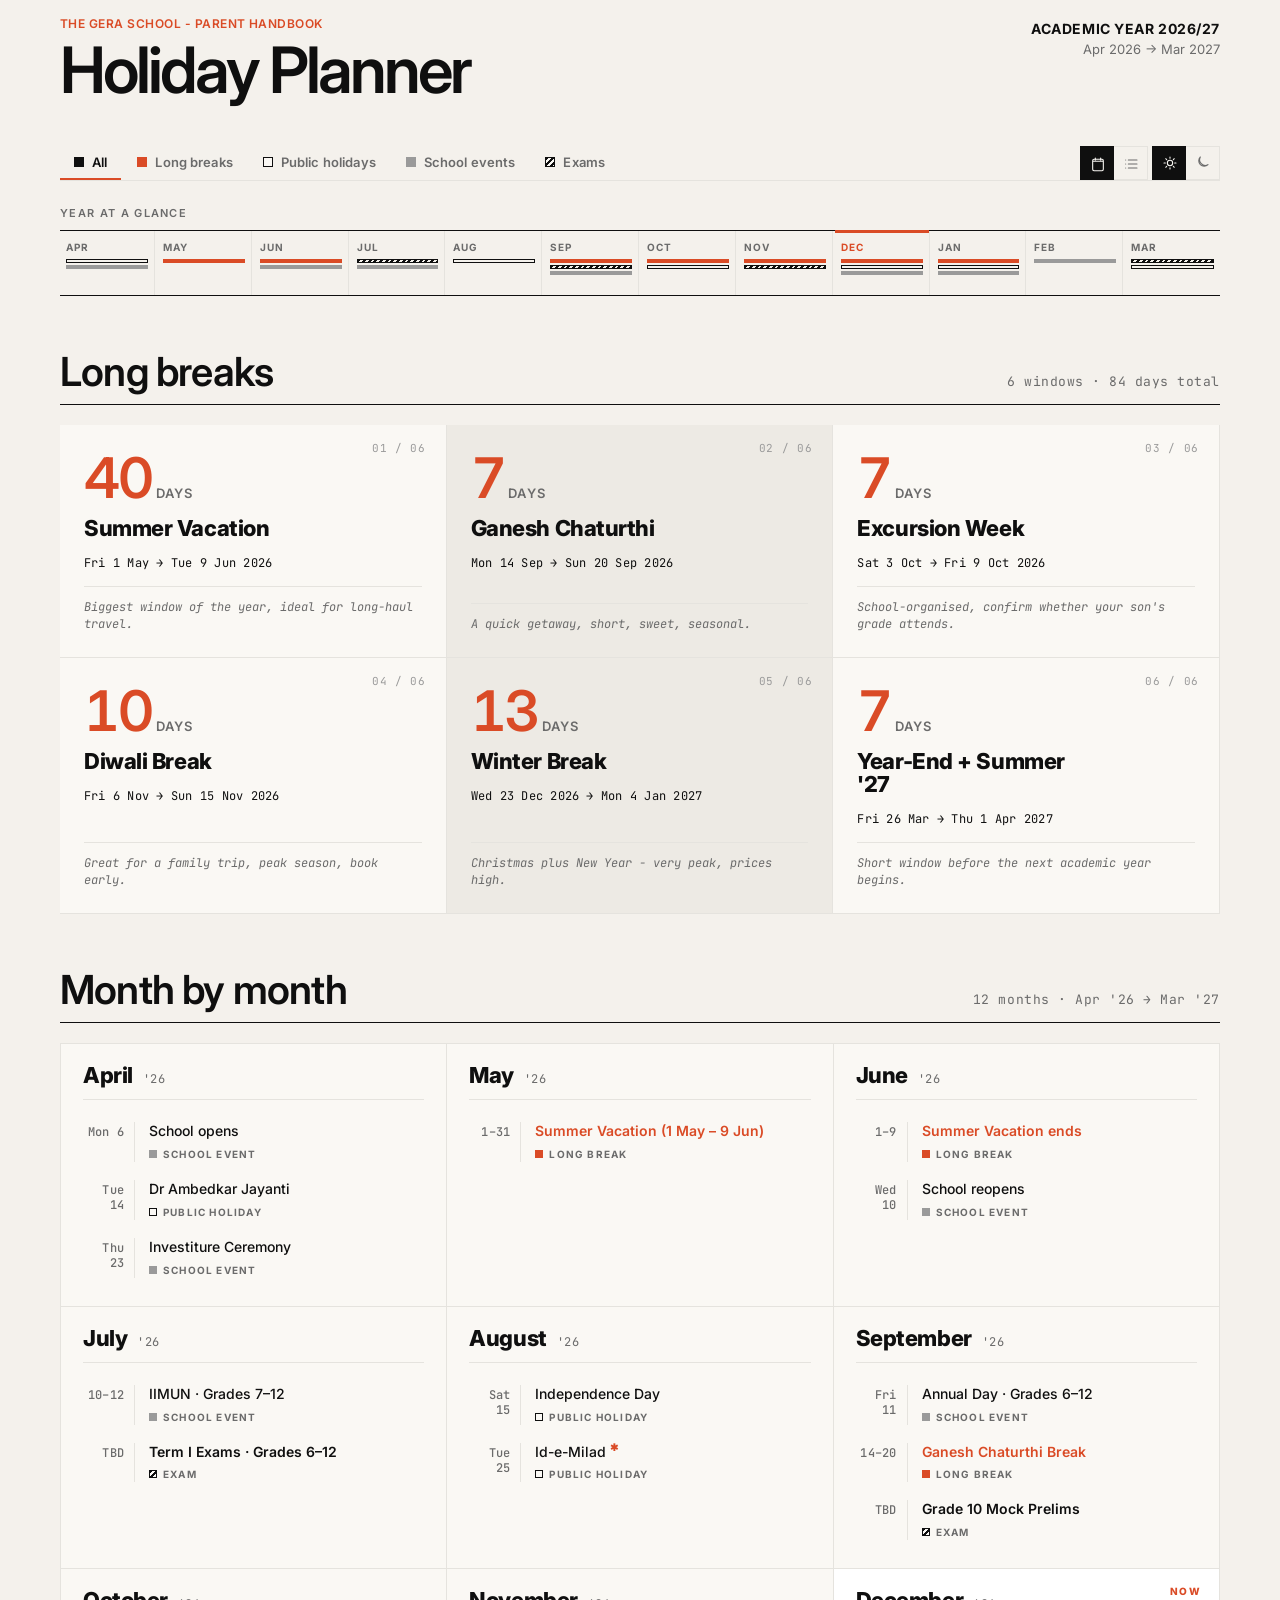
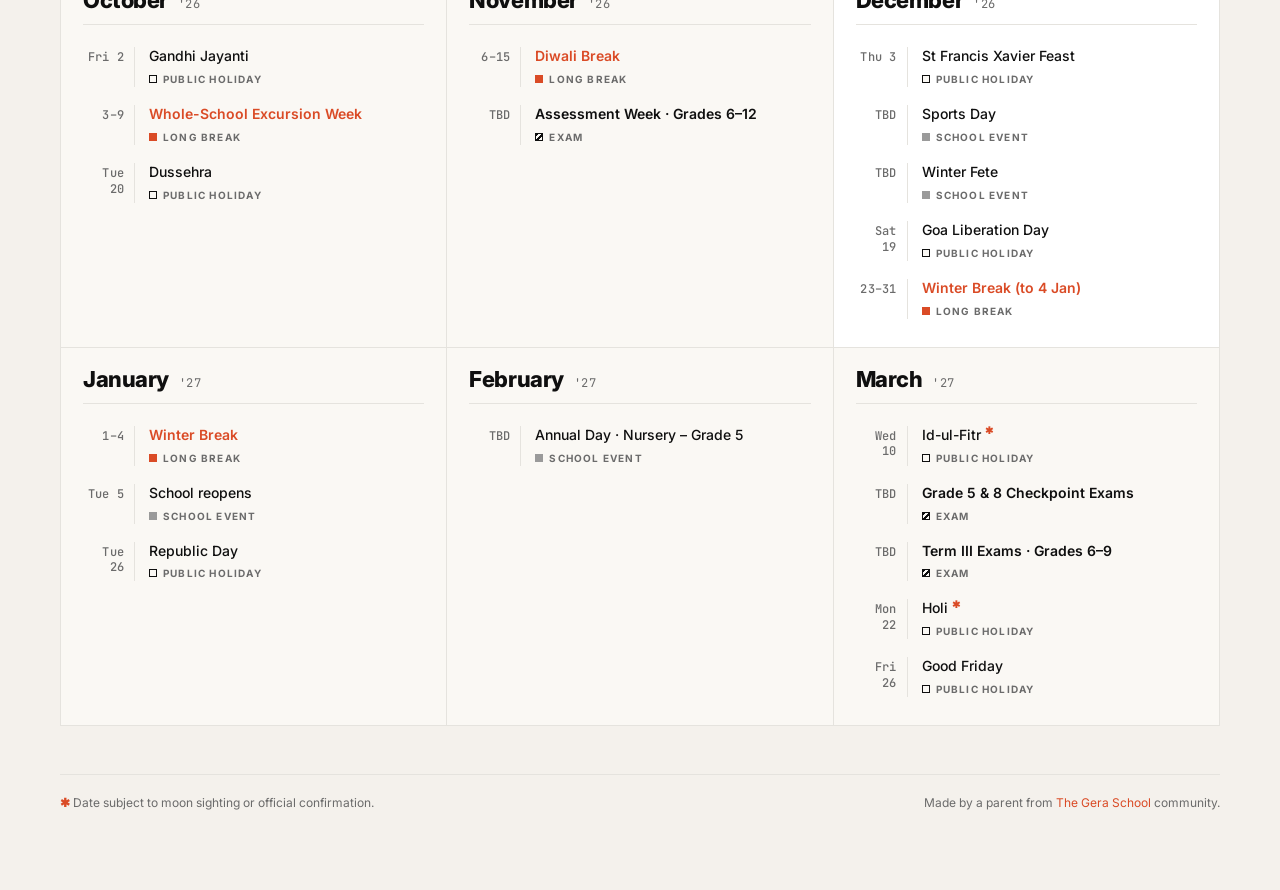
==== index.html @ ad6983d8 "Add favicon and update academic year formatting" ====
<!DOCTYPE html>
<html lang="en" data-default-theme="light">
<head>
  <!-- Google tag (gtag.js) -->
<script async src="https://www.googletagmanager.com/gtag/js?id=G-C5ZQTQNHGS"></script>
<script>
  window.dataLayer = window.dataLayer || [];
  function gtag(){dataLayer.push(arguments);}
  gtag('js', new Date());

  gtag('config', 'G-C5ZQTQNHGS');
</script>
<meta charset="UTF-8">
<meta name="viewport" content="width=device-width, initial-scale=1.0">
<link rel="icon" href="favicon.png" type="image/png">
<link rel="apple-touch-icon" href="favicon.png">
<title>The Gera School · Holiday Planner 2026–27</title>
<style>
/* =========================================================================
   Paper Pencil Pixel - Colors & Type (inlined)
   ========================================================================= */
@import url('https://fonts.googleapis.com/css2?family=Inter:wght@400;500;600;700;800;900&family=JetBrains+Mono:wght@400;500&display=swap');

:root {
  --font-sans: "Inter", "Helvetica Neue", Helvetica, Arial, sans-serif;
  --font-mono: "JetBrains Mono", ui-monospace, SFMono-Regular, Menlo, monospace;
  --font-display: var(--font-sans);

  /* Brand */
  --ppp-red:         #DA4B26;
  --ppp-red-deep:    #B23A1B;
  --ppp-red-soft:    #F7E4DE;

  /* Neutrals */
  --ink:             #0F0F0F;
  --ink-2:           #2B2B2B;
  --ink-3:           #6B6B6B;
  --ink-4:           #9A9A9A;
  --rule:            #E5E3DE;
  --paper:           #F4F1EC;
  --paper-2:         #EDEAE4;
  --bone:            #FAF8F4;
  --white:           #FFFFFF;

  /* Semantic */
  --bg:              var(--paper);
  --bg-alt:          var(--paper-2);
  --bg-surface:      var(--bone);
  --fg:              var(--ink);
  --fg-muted:        var(--ink-3);
  --fg-subtle:       var(--ink-4);
  --accent:          var(--ppp-red);
  --accent-hover:    var(--ppp-red-deep);
  --border:          var(--rule);
  --border-strong:   var(--ink);

  /* Type scale */
  --fs-xs:    12px;
  --fs-sm:    14px;
  --fs-base:  18px;
  --fs-md:    21px;
  --fs-lg:    28px;
  --fs-xl:    40px;
  --fs-2xl:   56px;

  /* Motion */
  --ease-out:  cubic-bezier(.2,.7,.2,1);
  --ease-in:   cubic-bezier(.5,0,.8,.3);
  --dur-fast:  140ms;
  --dur-med:   260ms;

  /* Shadows */
  --shadow-soft: 0 1px 2px rgba(15,15,15,.04), 0 8px 24px rgba(15,15,15,.06);
  --shadow-lift: 0 2px 4px rgba(15,15,15,.06), 0 16px 48px rgba(15,15,15,.12);
}

/* =========================================================================
   Base
   ========================================================================= */
* { box-sizing: border-box; }
html, body { margin: 0; padding: 0; }
body {
  background: var(--paper);
  color: var(--ink);
  font-family: var(--font-sans);
  font-size: var(--fs-base);
  -webkit-font-smoothing: antialiased;
  text-rendering: optimizeLegibility;
}
a, a:visited {
  color: var(--accent);
  text-decoration: none;
  background-image: linear-gradient(var(--accent), var(--accent));
  background-position: 0 100%;
  background-repeat: no-repeat;
  background-size: 0% 1px;
  transition: background-size 0.28s var(--ease-out);
  padding-bottom: 1px;
}
a:hover {
  background-size: 100% 1px;
}
a:focus-visible {
  outline: 2px solid var(--accent);
  outline-offset: 2px;
}

/* =========================================================================
   Layout shell
   ========================================================================= */
.shell {
  max-width: 1240px;
  margin: 0 auto;
  padding: 48px 40px 80px;
}
@media (max-width: 640px) {
  .shell { padding: 24px 20px 48px; }
}

/* =========================================================================
   Sticky header unit (masthead + toolbar)
   ========================================================================= */
.stickybar {
  background: var(--paper);
  z-index: 40;
  will-change: transform;
}
body[data-sticky="on"] .stickybar {
  position: sticky;
  top: 0;
  margin: -48px -40px 0;
  padding: 16px 40px 0;
  border-bottom: 1px solid transparent;
  contain: layout paint;
}
@media (max-width: 640px) {
  body[data-sticky="on"] .stickybar { margin: -24px -20px 0; padding: 12px 20px 0; }
}
body[data-sticky="on"] .stickybar.is-stuck {
  border-bottom-color: var(--ink);
}
body[data-sticky="on"] .masthead {
  transition: padding-bottom 180ms var(--ease-out);
}
body[data-sticky="on"] .stickybar.is-stuck .masthead {
  padding-bottom: 10px;
}
body[data-sticky="on"] .mast-eyebrow,
body[data-sticky="on"] .mast-meta .sub {
  display: grid;
  grid-template-rows: 1fr;
  overflow: hidden;
  transition: grid-template-rows 180ms var(--ease-out), opacity 140ms var(--ease-out), margin 180ms var(--ease-out);
}
body[data-sticky="on"] .mast-eyebrow > *,
body[data-sticky="on"] .mast-meta .sub > * { min-height: 0; }
body[data-sticky="on"] .stickybar.is-stuck .mast-eyebrow,
body[data-sticky="on"] .stickybar.is-stuck .mast-meta .sub {
  grid-template-rows: 0fr;
  opacity: 0;
  margin: 0;
}

/* =========================================================================
   Tweaks panel
   ========================================================================= */
#tweaks {
  position: fixed;
  right: 20px; bottom: 20px;
  width: 280px;
  background: var(--white);
  border: 1px solid var(--ink);
  box-shadow: var(--shadow-lift);
  z-index: 60;
  font-family: var(--font-sans);
  display: none;
}
#tweaks[data-open="true"] { display: block; }
#tweaks .tw-head {
  display: flex; align-items: center; justify-content: space-between;
  padding: 12px 14px;
  border-bottom: 1px solid var(--rule);
  background: var(--ink);
  color: var(--bone);
}
#tweaks .tw-head h3 { margin: 0; font-size: 11px; font-weight: 800; letter-spacing: 0.14em; text-transform: uppercase; }
#tweaks .tw-head button {
  background: transparent; border: none; color: var(--bone); cursor: pointer;
  font-size: 18px; line-height: 1; padding: 0 2px;
}
#tweaks .tw-body { padding: 14px; display: flex; flex-direction: column; gap: 14px; }
#tweaks label.row {
  display: flex; align-items: center; justify-content: space-between; gap: 12px;
  font-size: 12px; font-weight: 600; color: var(--ink);
}
#tweaks .switch {
  width: 34px; height: 18px; background: var(--ink-4); border-radius: 999px; position: relative;
  cursor: pointer; transition: background var(--dur-fast) var(--ease-out); flex: 0 0 auto;
}
#tweaks .switch::after {
  content: ''; position: absolute; top: 2px; left: 2px; width: 14px; height: 14px;
  background: var(--white); border-radius: 999px;
  transition: left var(--dur-fast) var(--ease-out);
}
#tweaks input[type="checkbox"] { display: none; }
#tweaks input[type="checkbox"]:checked + .switch { background: var(--ppp-red); }
#tweaks input[type="checkbox"]:checked + .switch::after { left: 18px; }

#tweaks .segs { display: flex; gap: 0; border: 1px solid var(--ink); }
#tweaks .segs button {
  flex: 1; padding: 6px 8px; font-size: 11px; font-weight: 700; letter-spacing: 0.06em;
  text-transform: uppercase; background: transparent; border: none; cursor: pointer;
  color: var(--ink-3); border-right: 1px solid var(--rule);
}
#tweaks .segs button:last-child { border-right: none; }
#tweaks .segs button[aria-pressed="true"] { background: var(--ink); color: var(--bone); }

#tweaks .swatches { display: flex; gap: 6px; }
#tweaks .swatches button {
  width: 24px; height: 24px; border: 1px solid var(--ink); cursor: pointer; padding: 0;
  background: var(--c);
}
#tweaks .swatches button[aria-pressed="true"] { outline: 2px solid var(--ink); outline-offset: 2px; }

#tweaks-fab {
  position: fixed; right: 20px; bottom: 20px; z-index: 55;
  width: 44px; height: 44px; border-radius: 999px;
  background: var(--ink); color: var(--bone);
  border: none; cursor: pointer;
  display: none; align-items: center; justify-content: center;
  box-shadow: var(--shadow-soft);
}
body[data-tweaks="on"] #tweaks-fab { display: inline-flex; }
#tweaks-fab svg { width: 20px; height: 20px; }

/* Compact mode */
body[data-compact="on"] .break-card { min-height: 0; padding: 20px; gap: 10px; }
body[data-compact="on"] .break-duration .num { font-size: 40px; }
body[data-compact="on"] .break-title { font-size: 18px; }
body[data-compact="on"] .month { padding: 14px 16px 16px; min-height: 0; }
body[data-compact="on"] .month-head { margin-bottom: 12px; padding-bottom: 8px; }
body[data-compact="on"] .month-name { font-size: 18px; }
body[data-compact="on"] .events { gap: 6px; }
body[data-compact="on"] .section-head { margin: 36px 0 14px; }

/* Hide timeline toggle */
body[data-timeline="off"] .timeline { display: none; }

/* =========================================================================
   Masthead
   ========================================================================= */
.masthead {
  display: flex;
  align-items: flex-start;
  justify-content: space-between;
  gap: 24px;
  padding-bottom: 24px;
  border-bottom-width: 0;
  border-bottom-style: none;
  border-bottom-color: transparent;
  border-image: none;
}
.mast-left { display: flex; gap: 20px; align-items: flex-start; }
.mast-eyebrow {
  font-size: 12px;
  font-weight: 600;
  letter-spacing: 0.04em;
  text-transform: uppercase;
  color: var(--ppp-red);
  margin-bottom: 8px;
}
.mast-title {
  font-size: clamp(34px, 5.2vw, 64px);
  font-weight: 600;
  line-height: 0.98;
  letter-spacing: -3px;
  color: var(--ink);
  margin: 0;
  max-width: 14ch;
}
.mast-meta {
  display: flex;
  flex-direction: column;
  align-items: flex-end;
  gap: 4px;
  text-align: right;
  padding-top: 4px;
}
.mast-meta .year {
  font-size: 14px;
  font-weight: 700;
  letter-spacing: 0.04em;
  text-transform: uppercase;
  color: var(--ink);
}
.mast-meta .sub {
  font-size: 13px;
  color: var(--ink-3);
}
@media (max-width: 640px) {
  .masthead { flex-direction: column; }
  .mast-meta { align-items: flex-start; text-align: left; }
}

/* =========================================================================
   Toolbar
   ========================================================================= */
.toolbar {
  display: flex;
  align-items: center;
  justify-content: space-between;
  gap: 16px;
  padding: 20px 0 0;
  border-bottom: 1px solid var(--rule);
  flex-wrap: wrap;
}
.filters {
  display: inline-flex;
  flex-wrap: nowrap;
  gap: 2px;
  overflow-x: auto;
  scrollbar-width: none;
  position: relative;
}
.filter-indicator {
  position: absolute;
  left: 0;
  bottom: 0;
  height: 2px;
  width: 0;
  background: var(--ppp-red);
  transform: translateX(0);
  transition: transform var(--dur-med) var(--ease-out), width var(--dur-med) var(--ease-out);
  pointer-events: none;
}
.filters::-webkit-scrollbar { display: none; }
.filter {
  flex: 0 0 auto;
  display: inline-flex;
  align-items: center;
  gap: 8px;
  padding: 8px 14px;
  font-family: var(--font-sans);
  font-size: 13px;
  font-weight: 600;
  letter-spacing: 0.01em;
  color: var(--ink-3);
  background: transparent;
  border: none;
  border-bottom: 2px solid transparent;
  cursor: pointer;
  transition: color var(--dur-fast) var(--ease-out), border-color var(--dur-fast) var(--ease-out);
  white-space: nowrap;
}
.filter:hover { color: var(--ink); }
.filter[aria-pressed="true"] {
  color: var(--ink);
}
.filter .swatch {
  width: 10px; height: 10px;
  display: inline-block;
  border: 1px solid var(--ink);
}
.filter[data-filter="all"]     .swatch { background: var(--ink); border-color: var(--ink); }
.filter[data-filter="break"]   .swatch { background: var(--ppp-red); border-color: var(--ppp-red); }
.filter[data-filter="holiday"] .swatch { background: var(--bone); border-color: var(--ink); }
.filter[data-filter="event"]   .swatch { background: var(--ink-4); border-color: var(--ink-4); }
.filter[data-filter="exam"]    .swatch {
  background: repeating-linear-gradient(135deg, var(--ink) 0 2px, transparent 2px 4px), var(--bone);
  border-color: var(--ink);
}

.tools { display: inline-flex; gap: 4px; align-items: center; }
.tool {
  width: 34px; height: 34px;
  display: inline-flex;
  align-items: center;
  justify-content: center;
  background: transparent;
  border: 1px solid var(--rule);
  border-radius: 0;
  cursor: pointer;
  color: var(--ink-3);
  transition: color var(--dur-fast) var(--ease-out), background var(--dur-fast) var(--ease-out), border-color var(--dur-fast) var(--ease-out);
}
.tool:hover { color: var(--ink); border-color: var(--ink); }
.tool[aria-pressed="true"] {
  background: var(--ink);
  color: var(--bone);
  border-color: var(--ink);
}
.tool svg { width: 16px; height: 16px; }

/* =========================================================================
   Year overview strip (visual timeline)
   ========================================================================= */
.timeline {
  margin: 24px 0 40px;
}
.timeline-label {
  font-size: 11px;
  font-weight: 600;
  letter-spacing: 0.12em;
  text-transform: uppercase;
  color: var(--ink-3);
  margin-bottom: 10px;
}
.timeline-row {
  display: grid;
  grid-template-columns: repeat(12, minmax(0, 1fr));
  gap: 2px;
  border-top: 1px solid var(--ink);
  border-bottom: 1px solid var(--ink);
}
.tl-cell {
  padding: 10px 6px 12px;
  border-right: 1px solid var(--rule);
  position: relative;
  min-height: 64px;
}
.tl-cell:last-child { border-right: none; }
.tl-month {
  font-size: 10px;
  font-weight: 700;
  letter-spacing: 0.1em;
  text-transform: uppercase;
  color: var(--ink-3);
  margin-bottom: 6px;
}
.tl-cell.is-current .tl-month { color: var(--ppp-red); }
.tl-cell.is-current::before {
  content: '';
  position: absolute;
  top: -1px; left: 0; right: 0;
  height: 3px;
  background: var(--ppp-red);
}
.tl-bar {
  height: 4px;
  background: var(--ink);
  margin-bottom: 2px;
}
.tl-bar.break   { background: var(--ppp-red); }
.tl-bar.holiday { background: transparent; border: 1px solid var(--ink); }
.tl-bar.exam    {
  background: repeating-linear-gradient(135deg, var(--ink) 0 2px, transparent 2px 4px);
  border: 1px solid var(--ink);
}
.tl-bar.event   { background: var(--ink-4); }

@media (max-width: 640px) {
  .timeline-row { gap: 1px; }
  .tl-cell { padding: 8px 2px 10px; min-height: 56px; }
  .tl-month { font-size: 9px; letter-spacing: 0.02em; }
}

/* =========================================================================
   Section headers
   ========================================================================= */
.section-head {
  display: flex;
  align-items: baseline;
  justify-content: space-between;
  margin: 56px 0 20px;
  padding-bottom: 12px;
  border-bottom: 1px solid var(--ink);
}
.section-head h2 {
  margin: 0;
  font-size: clamp(28px, 3.4vw, 40px);
  font-weight: 600;
  letter-spacing: -0.02em;
  line-height: 1;
  color: var(--ink);
}
.section-head .count {
  font-family: var(--font-mono);
  font-size: 13px;
  color: var(--ink-3);
  letter-spacing: 0.04em;
}

/* =========================================================================
   Calendar grid (month cards)
   ========================================================================= */
.months {
  display: grid;
  grid-template-columns: repeat(3, 1fr);
  gap: 0;
  border-left: 1px solid var(--rule);
  border-top: 1px solid var(--rule);
}
@media (max-width: 980px) { .months { grid-template-columns: repeat(2, 1fr); } }
@media (max-width: 640px) { .months { grid-template-columns: 1fr; } }

.month {
  background: var(--bone);
  border-right: 1px solid var(--rule);
  border-bottom: 1px solid var(--rule);
  padding: 20px 22px 24px;
  min-height: 180px;
  position: relative;
}
.month.is-current {
  background: var(--white);
}
.month.is-current::before {
  content: 'NOW';
  position: absolute;
  top: 16px; right: 18px;
  font-size: 10px;
  font-weight: 800;
  letter-spacing: 0.14em;
  color: var(--ppp-red);
}
.month-head {
  display: flex;
  align-items: baseline;
  gap: 10px;
  margin-bottom: 18px;
  padding-bottom: 12px;
  border-bottom: 1px solid var(--rule);
}
.month-name {
  font-size: 22px;
  font-weight: 800;
  letter-spacing: -0.02em;
  color: var(--ink);
  line-height: 1;
}
.month-year {
  font-family: var(--font-mono);
  font-size: 12px;
  color: var(--ink-3);
  letter-spacing: 0.04em;
}
.month-empty {
  font-size: 13px;
  color: var(--ink-4);
  font-style: italic;
}

/* =========================================================================
   Event rows
   ========================================================================= */
.events { display: flex; flex-direction: column; gap: 10px; }
.ev {
  display: grid;
  grid-template-columns: 52px 1fr;
  gap: 14px;
  align-items: baseline;
  padding: 4px 0;
}
.ev-date {
  font-family: var(--font-mono);
  font-size: 12px;
  font-weight: 500;
  color: var(--ink-3);
  letter-spacing: 0.02em;
  line-height: 1.3;
  text-align: right;
  padding-right: 10px;
  border-right: 1px solid var(--rule);
  align-self: stretch;
  display: flex;
  align-items: flex-start;
  justify-content: flex-end;
  padding-top: 3px;
}
.ev-body { min-width: 0; }
.ev-title {
  font-size: 14px;
  font-weight: 500;
  line-height: 1.35;
  color: var(--ink);
}
.ev-title sup.fn-ref {
  vertical-align: super;
  font-size: 0.68em;
  font-weight: 700;
  color: var(--ppp-red);
  line-height: 0;
  margin-left: 4px;
}
.ev-kind {
  display: inline-flex;
  align-items: center;
  gap: 6px;
  font-size: 10px;
  font-weight: 700;
  letter-spacing: 0.12em;
  text-transform: uppercase;
  color: var(--ink-3);
  margin-top: 4px;
}
.ev-kind .swatch { width: 8px; height: 8px; display: inline-block; border: 1px solid var(--ink); }
.ev[data-kind="break"]   .ev-title { color: var(--ppp-red); font-weight: 600; }
.ev[data-kind="break"]   .ev-kind .swatch { background: var(--ppp-red); border-color: var(--ppp-red); }
.ev[data-kind="holiday"] .ev-kind .swatch { background: var(--bone); }
.ev[data-kind="event"]   .ev-kind .swatch { background: var(--ink-4); border-color: var(--ink-4); }
.ev[data-kind="exam"]    .ev-title { font-weight: 600; }
.ev[data-kind="exam"]    .ev-kind .swatch {
  background: repeating-linear-gradient(135deg, var(--ink) 0 2px, transparent 2px 4px);
}

/* =========================================================================
   Breaks section (featured)
   ========================================================================= */
.breaks {
  display: grid;
  grid-template-columns: repeat(3, 1fr);
  gap: 0;
}
@media (max-width: 980px) { .breaks { grid-template-columns: repeat(2, 1fr); } }
@media (max-width: 640px) { .breaks { grid-template-columns: 1fr; } }

.break-card {
  background: var(--bone);
  border-right: 1px solid var(--rule);
  border-bottom: 1px solid var(--rule);
  padding: 28px 24px 24px;
  position: relative;
  display: flex;
  flex-direction: column;
  gap: 14px;
  min-height: 220px;
}
.break-card:nth-child(3n+2) { background: var(--paper-2); }
.break-index {
  position: absolute;
  top: 16px; right: 20px;
  font-family: var(--font-mono);
  font-size: 11px;
  color: var(--ink-4);
  letter-spacing: 0.06em;
}
.break-duration {
  display: inline-flex;
  align-items: baseline;
  gap: 4px;
  font-family: var(--font-sans);
}
.break-duration .num {
  font-size: 56px;
  font-weight: 600;
  letter-spacing: -0.04em;
  line-height: 0.9;
  color: var(--ppp-red);
  font-variant-numeric: tabular-nums;
}
.break-duration .unit {
  font-size: 13px;
  font-weight: 600;
  letter-spacing: 0.08em;
  text-transform: uppercase;
  color: var(--ink-3);
}
.break-title {
  font-size: 22px;
  font-weight: 800;
  letter-spacing: -0.02em;
  color: var(--ink);
  line-height: 1.05;
  max-width: 16ch;
  margin: 0;
}
.break-dates {
  font-family: var(--font-mono);
  font-size: 12px;
  color: var(--ink);
  letter-spacing: 0.02em;
  line-height: 1.5;
}
.break-note {
  font-family: var(--font-mono);
  font-size: 12px;
  font-style: italic;
  color: var(--ink-3);
  line-height: 1.4;
  margin-top: auto;
  padding-top: 12px;
  border-top: 1px solid var(--rule);
}

/* =========================================================================
   List view
   ========================================================================= */
.list-view {
  border-top: 1px solid var(--ink);
}
.list-month {
  display: grid;
  grid-template-columns: 160px 1fr;
  gap: 24px;
  padding: 20px 0;
  border-bottom: 1px solid var(--rule);
}
.list-month.is-current { background: var(--white); padding-left: 16px; margin-left: -16px; border-left: 3px solid var(--ppp-red); }
.list-month-label {
  font-size: 14px;
  font-weight: 800;
  letter-spacing: -0.01em;
  color: var(--ink);
  padding-top: 6px;
}
.list-month-label .yr {
  display: block;
  font-family: var(--font-mono);
  font-size: 11px;
  font-weight: 500;
  color: var(--ink-3);
  letter-spacing: 0.06em;
  margin-top: 2px;
}
.list-events { display: flex; flex-direction: column; }
.list-events .ev { padding: 8px 0; border-bottom: 1px dotted var(--rule); }
.list-events .ev:last-child { border-bottom: none; }
@media (max-width: 640px) {
  .list-month { grid-template-columns: 1fr; gap: 8px; }
}

/* =========================================================================
   Footnote
   ========================================================================= */
.footnote {
  margin-top: 48px;
  padding-top: 20px;
  border-top: 1px solid var(--rule);
  display: flex;
  justify-content: space-between;
  gap: 20px;
  flex-wrap: wrap;
  font-size: 12px;
  color: var(--ink-3);
}
.footnote .star { color: var(--ppp-red); font-weight: 700; }

/* =========================================================================
   Dark theme
   ========================================================================= */
html.dark body { background: #141310; color: #EDEAE4; }
html.dark {
  --paper: #141310; --paper-2: #1B1916; --bone: #1F1D19; --white: #25221D;
  --rule: #2E2B26; --ink: #F4F1EC; --ink-2: #D7D3CC; --ink-3: #9A958C; --ink-4: #5F5B54;
}
html.dark .month.is-current { background: #2A2620; }
html.dark .tool { border-color: var(--rule); }

/* =========================================================================
   Theme switch
   ========================================================================= */
.theme-switch { display: inline-flex; align-items: center; cursor: pointer; }
.theme-switch input { display: none; }
.theme-switch .track {
  position: relative;
  box-sizing: border-box;
  width: 68px; height: 34px;
  border: 1px solid var(--rule);
  background: transparent;
  display: inline-flex; align-items: center; justify-content: space-between;
  padding: 0 9px;
  transition: border-color var(--dur-fast) var(--ease-out);
}
.theme-switch:hover .track { border-color: var(--ink); }
.theme-switch .ico { width: 16px; height: 16px; color: var(--ink-3); z-index: 1; position: relative; transition: color var(--dur-fast) var(--ease-out); }
.theme-switch input:not(:checked) ~ .track .sun { color: var(--bone); }
.theme-switch input:checked ~ .track .moon { color: var(--bone); }
.theme-switch .knob {
  position: absolute;
  top: -1px; left: -1px;
  width: 34px; height: 34px;
  background: var(--ink);
  transition: transform 200ms var(--ease-out);
}
.theme-switch input:checked ~ .track .knob { transform: translateX(34px); }
html.dark .theme-switch .track { border-color: var(--rule); }

/* =========================================================================
   View switch (Calendar / List) - matches theme switch
   ========================================================================= */
.view-switch { display: inline-flex; align-items: center; }
.view-switch .track {
  position: relative;
  box-sizing: border-box;
  width: 68px; height: 34px;
  border: 1px solid var(--rule);
  background: transparent;
  display: grid;
  grid-template-columns: 1fr 1fr;
  align-items: center;
  padding: 0;
  transition: border-color var(--dur-fast) var(--ease-out);
}
.view-switch:hover .track { border-color: var(--ink); }
.view-switch .knob {
  position: absolute;
  top: -1px; left: -1px;
  width: 34px; height: 34px;
  background: var(--ink);
  transition: transform 200ms var(--ease-out);
}
.view-switch[data-view="list"] .knob { transform: translateX(34px); }
.view-switch .opt {
  appearance: none;
  border: none;
  background: transparent;
  padding: 0;
  margin: 0;
  height: 34px;
  display: inline-flex;
  align-items: center;
  justify-content: center;
  cursor: pointer;
  z-index: 1;
  color: var(--ink-3);
  transition: color var(--dur-fast) var(--ease-out);
}
.view-switch .opt svg { width: 16px; height: 16px; }
.view-switch .opt[aria-pressed="true"] { color: var(--bone); }
html.dark .view-switch .track { border-color: var(--rule); }

/* Utility */
.hidden { display: none !important; }
</style>
</head>
<body>
<div class="shell">

  <div class="stickybar" id="stickybar">
    <header class="masthead">
      <div class="mast-left">
        <div>
          <div class="mast-eyebrow"><span>The Gera School - Parent Handbook</span></div>
          <h1 class="mast-title">Holiday Planner</h1>
        </div>
      </div>
      <div class="mast-meta">
        <div class="year">Academic Year 2026/27</div>
        <div class="sub"><span>Apr 2026 → Mar 2027</span></div>
      </div>
    </header>

    <!-- Toolbar -->
    <div class="toolbar" id="toolbar">
      <div class="filters" role="tablist" aria-label="Category filter">
        <button class="filter" type="button" data-filter="all"     aria-pressed="true" ><span class="swatch"></span>All</button>
        <button class="filter" type="button" data-filter="break"   aria-pressed="false"><span class="swatch"></span>Long breaks</button>
        <button class="filter" type="button" data-filter="holiday" aria-pressed="false"><span class="swatch"></span>Public holidays</button>
        <button class="filter" type="button" data-filter="event"   aria-pressed="false"><span class="swatch"></span>School events</button>
        <button class="filter" type="button" data-filter="exam"    aria-pressed="false"><span class="swatch"></span>Exams</button>
        <span class="filter-indicator" aria-hidden="true"></span>
      </div>
      <div class="tools">
        <div class="view-switch" id="view-switch" data-view="calendar" role="tablist" aria-label="View">
          <div class="track">
            <span class="knob" aria-hidden="true"></span>
            <button id="view-calendar" class="opt" type="button" aria-pressed="true" aria-label="Calendar view" title="Calendar view">
              <svg viewBox="0 0 24 24" fill="none"><path d="M8 3v3M16 3v3M4 8h16M6 5h12a2 2 0 0 1 2 2v13a2 2 0 0 1-2 2H6a2 2 0 0 1-2-2V7a2 2 0 0 1 2-2Z" stroke="currentColor" stroke-width="1.6" stroke-linecap="round" stroke-linejoin="round"/></svg>
            </button>
            <button id="view-list" class="opt" type="button" aria-pressed="false" aria-label="List view" title="List view">
              <svg viewBox="0 0 24 24" fill="none"><path d="M8 6h13M8 12h13M8 18h13M4 6h.01M4 12h.01M4 18h.01" stroke="currentColor" stroke-width="1.6" stroke-linecap="round"/></svg>
            </button>
          </div>
        </div>
        <label class="theme-switch" title="Toggle light / dark" aria-label="Toggle light / dark">
          <input type="checkbox" id="theme-toggle">
          <span class="track">
            <svg class="ico sun" viewBox="0 0 24 24" fill="none" aria-hidden="true"><circle cx="12" cy="12" r="4" stroke="currentColor" stroke-width="1.6"/><path d="M12 3v2M12 19v2M3 12h2M19 12h2M5.6 5.6l1.4 1.4M17 17l1.4 1.4M5.6 18.4 7 17M17 7l1.4-1.4" stroke="currentColor" stroke-width="1.6" stroke-linecap="round"/></svg>
            <svg class="ico moon" viewBox="0 0 24 24" fill="none" aria-hidden="true"><path d="M21 14.5A8.5 8.5 0 0 1 9.5 3 7 7 0 1 0 21 14.5Z" stroke="currentColor" stroke-width="1.6" stroke-linejoin="round"/></svg>
            <span class="knob"></span>
          </span>
        </label>
      </div>
    </div>
  </div><!-- /stickybar -->

  <!-- Year-at-a-glance timeline -->
  <div class="timeline" aria-hidden="true">
    <div class="timeline-label">Year at a glance</div>
    <div class="timeline-row" id="timeline-row">
      <!-- filled by JS -->
    </div>
  </div>

  <!-- Calendar view -->
  <section id="calendar-view" aria-label="Calendar view">

    <div class="section-head" id="breaks-head">
      <h2>Long breaks</h2>
      <div class="count" id="breaks-count"></div>
    </div>

    <div class="breaks" id="breaks-container">
      <article class="break-card" data-kind="break">
        <div class="break-index">01 / 06</div>
        <div class="break-duration"><span class="num">40</span><span class="unit">days</span></div>
        <h3 class="break-title">Summer Vacation</h3>
        <div class="break-dates">Fri 1 May → Tue 9 Jun 2026</div>
        <div class="break-note">Biggest window of the year, ideal for long-haul travel.</div>
      </article>
      <article class="break-card" data-kind="break">
        <div class="break-index">02 / 06</div>
        <div class="break-duration"><span class="num">7</span><span class="unit">days</span></div>
        <h3 class="break-title">Ganesh Chaturthi</h3>
        <div class="break-dates">Mon 14 Sep → Sun 20 Sep 2026</div>
        <div class="break-note">A quick getaway, short, sweet, seasonal.</div>
      </article>
      <article class="break-card" data-kind="break">
        <div class="break-index">03 / 06</div>
        <div class="break-duration"><span class="num">7</span><span class="unit">days</span></div>
        <h3 class="break-title">Excursion Week</h3>
        <div class="break-dates">Sat 3 Oct → Fri 9 Oct 2026</div>
        <div class="break-note">School-organised, confirm whether your son's grade attends.</div>
      </article>
      <article class="break-card" data-kind="break">
        <div class="break-index">04 / 06</div>
        <div class="break-duration"><span class="num">10</span><span class="unit">days</span></div>
        <h3 class="break-title">Diwali Break</h3>
        <div class="break-dates">Fri 6 Nov → Sun 15 Nov 2026</div>
        <div class="break-note">Great for a family trip, peak season, book early.</div>
      </article>
      <article class="break-card" data-kind="break">
        <div class="break-index">05 / 06</div>
        <div class="break-duration"><span class="num">13</span><span class="unit">days</span></div>
        <h3 class="break-title">Winter Break</h3>
        <div class="break-dates">Wed 23 Dec 2026 → Mon 4 Jan 2027</div>
        <div class="break-note">Christmas plus New Year - very peak, prices high.</div>
      </article>
      <article class="break-card" data-kind="break">
        <div class="break-index">06 / 06</div>
        <div class="break-duration"><span class="num">7</span><span class="unit">days</span></div>
        <h3 class="break-title">Year-End + Summer '27</h3>
        <div class="break-dates">Fri 26 Mar → Thu 1 Apr 2027</div>
        <div class="break-note">Short window before the next academic year begins.</div>
      </article>
    </div>

    <div class="section-head">
      <h2>Month by month</h2>
      <div class="count" id="months-count"></div>
    </div>

    <div class="months" id="months-container">
      <!-- Filled by JS from DATA -->
    </div>
  </section>

  <!-- List view -->
  <section id="list-view" class="hidden" aria-label="List view">
    <div class="section-head">
      <h2>Chronological list</h2>
      <div class="count" id="list-count"></div>
    </div>
    <div class="list-view" id="list-container">
      <!-- Filled by JS -->
    </div>
  </section>

  <!-- Tweaks FAB -->
  <button id="tweaks-fab" aria-label="Open tweaks" title="Tweaks">
    <svg viewBox="0 0 24 24" fill="none"><path d="M12 15a3 3 0 1 0 0-6 3 3 0 0 0 0 6Z" stroke="currentColor" stroke-width="1.6"/><path d="M19.4 15a1.7 1.7 0 0 0 .3 1.8l.1.1a2 2 0 1 1-2.8 2.8l-.1-.1a1.7 1.7 0 0 0-1.8-.3 1.7 1.7 0 0 0-1 1.5V21a2 2 0 1 1-4 0v-.1a1.7 1.7 0 0 0-1.1-1.5 1.7 1.7 0 0 0-1.8.3l-.1.1a2 2 0 1 1-2.8-2.8l.1-.1a1.7 1.7 0 0 0 .3-1.8 1.7 1.7 0 0 0-1.5-1H3a2 2 0 1 1 0-4h.1a1.7 1.7 0 0 0 1.5-1.1 1.7 1.7 0 0 0-.3-1.8l-.1-.1a2 2 0 1 1 2.8-2.8l.1.1a1.7 1.7 0 0 0 1.8.3H9a1.7 1.7 0 0 0 1-1.5V3a2 2 0 1 1 4 0v.1a1.7 1.7 0 0 0 1 1.5 1.7 1.7 0 0 0 1.8-.3l.1-.1a2 2 0 1 1 2.8 2.8l-.1.1a1.7 1.7 0 0 0-.3 1.8V9a1.7 1.7 0 0 0 1.5 1H21a2 2 0 1 1 0 4h-.1a1.7 1.7 0 0 0-1.5 1Z" stroke="currentColor" stroke-width="1.6"/></svg>
  </button>

  <!-- Tweaks panel -->
  <div id="tweaks" data-open="false" role="dialog" aria-label="Tweaks">
    <div class="tw-head">
      <h3>Tweaks</h3>
      <button id="tw-close" aria-label="Close">×</button>
    </div>
    <div class="tw-body">
      <label class="row">Sticky header
        <input type="checkbox" id="tw-sticky"><span class="switch"></span>
      </label>
      <label class="row">Compact layout
        <input type="checkbox" id="tw-compact"><span class="switch"></span>
      </label>
      <label class="row">Year-at-a-glance strip
        <input type="checkbox" id="tw-timeline"><span class="switch"></span>
      </label>
      <div>
        <div style="font-size:11px;font-weight:700;letter-spacing:.12em;text-transform:uppercase;color:var(--ink-3);margin-bottom:8px">Accent</div>
        <div class="swatches" id="tw-accent">
          <button data-color="#DA4B26" style="--c:#DA4B26" aria-pressed="true"  title="Brand red"></button>
          <button data-color="#0F0F0F" style="--c:#0F0F0F" aria-pressed="false" title="Ink"></button>
          <button data-color="#2E7D4F" style="--c:#2E7D4F" aria-pressed="false" title="Green"></button>
          <button data-color="#1F4ED8" style="--c:#1F4ED8" aria-pressed="false" title="Blue"></button>
          <button data-color="#C68A1E" style="--c:#C68A1E" aria-pressed="false" title="Amber"></button>
        </div>
      </div>
      <div>
        <div style="font-size:11px;font-weight:700;letter-spacing:.12em;text-transform:uppercase;color:var(--ink-3);margin-bottom:8px">Density</div>
        <div class="segs" id="tw-density">
          <button data-v="comfortable" aria-pressed="true">Comfortable</button>
          <button data-v="compact"     aria-pressed="false">Compact</button>
        </div>
      </div>
    </div>
  </div>

  <div class="footnote">
    <div><span class="star">✱</span> Date subject to moon sighting or official confirmation.</div>
    <div>Made by a parent from <a href="https://www.thegeraschool.com" target="_blank" rel="noopener noreferrer">The Gera School</a> community.</div>
  </div>
</div>

<script>
  // ---------- Data ----------
  const DATA = [
    { m: 'April',     y: 2026, events: [
      { kind: 'event',   date: 'Mon 6',  title: 'School opens' },
      { kind: 'holiday', date: 'Tue 14', title: 'Dr Ambedkar Jayanti' },
      { kind: 'event',   date: 'Thu 23', title: 'Investiture Ceremony' },
    ]},
    { m: 'May',       y: 2026, events: [
      { kind: 'break',   date: '1–31',   title: 'Summer Vacation (1 May – 9 Jun)' },
    ]},
    { m: 'June',      y: 2026, events: [
      { kind: 'break',   date: '1–9',    title: 'Summer Vacation ends' },
      { kind: 'event',   date: 'Wed 10', title: 'School reopens' },
    ]},
    { m: 'July',      y: 2026, events: [
      { kind: 'event',   date: '10–12',  title: 'IIMUN · Grades 7–12' },
      { kind: 'exam',    date: 'TBD',    title: 'Term I Exams · Grades 6–12' },
    ]},
    { m: 'August',    y: 2026, events: [
      { kind: 'holiday', date: 'Sat 15', title: 'Independence Day' },
      { kind: 'holiday', date: 'Tue 25', title: 'Id-e-Milad✱' },
    ]},
    { m: 'September', y: 2026, events: [
      { kind: 'event',   date: 'Fri 11', title: 'Annual Day · Grades 6–12' },
      { kind: 'break',   date: '14–20',  title: 'Ganesh Chaturthi Break' },
      { kind: 'exam',    date: 'TBD',    title: 'Grade 10 Mock Prelims' },
    ]},
    { m: 'October',   y: 2026, events: [
      { kind: 'holiday', date: 'Fri 2',  title: 'Gandhi Jayanti' },
      { kind: 'break',   date: '3–9',    title: 'Whole-School Excursion Week' },
      { kind: 'holiday', date: 'Tue 20', title: 'Dussehra' },
    ]},
    { m: 'November',  y: 2026, events: [
      { kind: 'break',   date: '6–15',   title: 'Diwali Break' },
      { kind: 'exam',    date: 'TBD',    title: 'Assessment Week · Grades 6–12' },
    ]},
    { m: 'December',  y: 2026, events: [
      { kind: 'holiday', date: 'Thu 3',  title: 'St Francis Xavier Feast' },
      { kind: 'event',   date: 'TBD',    title: 'Sports Day' },
      { kind: 'event',   date: 'TBD',    title: 'Winter Fete' },
      { kind: 'holiday', date: 'Sat 19', title: 'Goa Liberation Day' },
      { kind: 'break',   date: '23–31',  title: 'Winter Break (to 4 Jan)' },
    ]},
    { m: 'January',   y: 2027, events: [
      { kind: 'break',   date: '1–4',    title: 'Winter Break' },
      { kind: 'event',   date: 'Tue 5',  title: 'School reopens' },
      { kind: 'holiday', date: 'Tue 26', title: 'Republic Day' },
    ]},
    { m: 'February',  y: 2027, events: [
      { kind: 'event',   date: 'TBD',    title: 'Annual Day · Nursery – Grade 5' },
    ]},
    { m: 'March',     y: 2027, events: [
      { kind: 'holiday', date: 'Wed 10', title: 'Id-ul-Fitr✱' },
      { kind: 'exam',    date: 'TBD',    title: 'Grade 5 & 8 Checkpoint Exams' },
      { kind: 'exam',    date: 'TBD',    title: 'Term III Exams · Grades 6–9' },
      { kind: 'holiday', date: 'Mon 22', title: 'Holi✱' },
      { kind: 'holiday', date: 'Fri 26', title: 'Good Friday' },
    ]},
  ];

  const KIND_LABEL = { break: 'Long break', holiday: 'Public holiday', event: 'School event', exam: 'Exam' };

  /** Footnote marker (same ✱ as footer) → superscript in event titles. */
  function formatEventTitle(title) {
    return title.replace(/✱/g, '<sup class="fn-ref">✱</sup>');
  }

  // ---------- Render: months ----------
  const monthsEl = document.getElementById('months-container');
  DATA.forEach(month => {
    const section = document.createElement('article');
    section.className = 'month month-section';
    section.dataset.label = `${month.m} ${month.y}`;

    const head = document.createElement('div');
    head.className = 'month-head';
    head.innerHTML = `<div class="month-name">${month.m}</div><div class="month-year">'${String(month.y).slice(-2)}</div>`;
    section.appendChild(head);

    const events = document.createElement('div');
    events.className = 'events';
    if (month.events.length === 0) {
      events.innerHTML = `<div class="month-empty">No scheduled items</div>`;
    } else {
      month.events.forEach(e => {
        const row = document.createElement('div');
        row.className = 'ev';
        row.dataset.kind = e.kind;
        row.innerHTML = `
          <div class="ev-date">${e.date}</div>
          <div class="ev-body">
            <div class="ev-title">${formatEventTitle(e.title)}</div>
            <div class="ev-kind"><span class="swatch"></span>${KIND_LABEL[e.kind]}</div>
          </div>`;
        events.appendChild(row);
      });
    }
    section.appendChild(events);
    monthsEl.appendChild(section);
  });

  // ---------- Render: list view ----------
  const listEl = document.getElementById('list-container');
  DATA.forEach(month => {
    if (month.events.length === 0) return;
    const row = document.createElement('div');
    row.className = 'list-month';
    row.dataset.label = `${month.m} ${month.y}`;
    row.innerHTML = `
      <div class="list-month-label">${month.m}<span class="yr">${month.y}</span></div>
      <div class="list-events"></div>`;
    const evRoot = row.querySelector('.list-events');
    month.events.forEach(e => {
      const ev = document.createElement('div');
      ev.className = 'ev';
      ev.dataset.kind = e.kind;
      ev.innerHTML = `
        <div class="ev-date">${e.date}</div>
        <div class="ev-body">
          <div class="ev-title">${formatEventTitle(e.title)}</div>
          <div class="ev-kind"><span class="swatch"></span>${KIND_LABEL[e.kind]}</div>
        </div>`;
      evRoot.appendChild(ev);
    });
    listEl.appendChild(row);
  });
  function syncListCount(filterKind) {
    const n =
      filterKind === 'all'
        ? DATA.reduce((acc, m) => acc + m.events.length, 0)
        : DATA.reduce((acc, m) => acc + m.events.filter(e => e.kind === filterKind).length, 0);
    document.getElementById('list-count').textContent =
      `${n} ${n === 1 ? 'item' : 'items'}`;
  }
  function syncMonthsCount(filterKind) {
    const el = document.getElementById('months-count');
    if (!el) return;
    const spanMonths =
      filterKind === 'all'
        ? DATA
        : DATA.filter(m => m.events.some(e => e.kind === filterKind));
    const n = spanMonths.length;
    const monthWord = n === 1 ? 'month' : 'months';
    if (n === 0) {
      el.textContent = '0 months · none';
      return;
    }
    const fmt = mo => `${mo.m.slice(0, 3)} '${String(mo.y).slice(-2)}`;
    const a = fmt(spanMonths[0]);
    const b = fmt(spanMonths[n - 1]);
    el.textContent = `${n} ${monthWord} · ${a === b ? a : `${a} → ${b}`}`;
  }
  const initialFilterKind =
    document.querySelector('.filter[aria-pressed="true"]')?.dataset.filter || 'all';
  syncListCount(initialFilterKind);
  syncMonthsCount(initialFilterKind);
  document.getElementById('breaks-count').textContent = '6 windows · 84 days total';

  // ---------- Render: timeline strip ----------
  const tlEl = document.getElementById('timeline-row');
  DATA.forEach(month => {
    const cell = document.createElement('div');
    cell.className = 'tl-cell';
    cell.dataset.label = `${month.m} ${month.y}`;
    const kinds = [...new Set(month.events.map(e => e.kind))];
    const order = ['break', 'exam', 'holiday', 'event'];
    const sorted = order.filter(k => kinds.includes(k));
    cell.innerHTML = `
      <div class="tl-month">${month.m.slice(0,3)}</div>
      ${sorted.map(k => `<div class="tl-bar ${k}" title="${KIND_LABEL[k]}"></div>`).join('')}
    `;
    tlEl.appendChild(cell);
  });

  // ---------- Highlight current month ----------
  (function highlightCurrent() {
    const now = new Date();
    const label = new Intl.DateTimeFormat('en-US', { month: 'long', year: 'numeric' }).format(now);
    document.querySelectorAll('[data-label]').forEach(el => {
      el.classList.toggle('is-current', el.dataset.label === label);
    });
  })();

  // ---------- Filter ----------
  const filterBtns = document.querySelectorAll('.filter');
  function applyFilter(kind) {
    const all = kind === 'all';
    document.querySelectorAll('.month .ev').forEach(el => {
      el.classList.toggle('hidden', !all && el.dataset.kind !== kind);
    });
    document.querySelectorAll('#months-container .month').forEach(m => {
      const visible = m.querySelectorAll('.ev:not(.hidden)').length;
      m.classList.toggle('hidden', !all && visible === 0);
    });
    document.querySelectorAll('#list-container .ev').forEach(el => {
      el.classList.toggle('hidden', !all && el.dataset.kind !== kind);
    });
    document.querySelectorAll('#list-container .list-month').forEach(m => {
      const visible = m.querySelectorAll('.ev:not(.hidden)').length;
      m.classList.toggle('hidden', !all && visible === 0);
    });
    document.querySelectorAll('#breaks-container .break-card').forEach(card => {
      card.classList.toggle('hidden', !(all || kind === 'break'));
    });
    const breaksHead = document.getElementById('breaks-head');
    if (breaksHead) breaksHead.classList.toggle('hidden', !(all || kind === 'break'));
    syncListCount(kind);
    syncMonthsCount(kind);
  }
  const filterIndicator = document.querySelector('.filter-indicator');
  function moveFilterIndicator(btn) {
    if (!filterIndicator || !btn) return;
    const parent = btn.parentElement;
    const x = btn.offsetLeft - parent.scrollLeft;
    filterIndicator.style.width = btn.offsetWidth + 'px';
    filterIndicator.style.transform = `translateX(${btn.offsetLeft}px)`;
  }
  const initialActive = document.querySelector('.filter[aria-pressed="true"]') || filterBtns[0];
  requestAnimationFrame(() => moveFilterIndicator(initialActive));
  window.addEventListener('resize', () => {
    const active = document.querySelector('.filter[aria-pressed="true"]');
    const prev = filterIndicator && filterIndicator.style.transition;
    if (filterIndicator) filterIndicator.style.transition = 'none';
    moveFilterIndicator(active);
    requestAnimationFrame(() => { if (filterIndicator) filterIndicator.style.transition = prev || ''; });
  });
  filterBtns.forEach(btn => {
    btn.addEventListener('click', () => {
      const k = btn.dataset.filter;
      filterBtns.forEach(b => b.setAttribute('aria-pressed', b === btn ? 'true' : 'false'));
      moveFilterIndicator(btn);
      applyFilter(k);
    });
  });

  // ---------- View switcher ----------
  const calView  = document.getElementById('calendar-view');
  const listView = document.getElementById('list-view');
  const calBtn   = document.getElementById('view-calendar');
  const listBtn  = document.getElementById('view-list');
  const viewSwitch = document.getElementById('view-switch');
  function setView(v) {
    const cal = v === 'calendar';
    calView.classList.toggle('hidden', !cal);
    listView.classList.toggle('hidden', cal);
    calBtn.setAttribute('aria-pressed', cal ? 'true' : 'false');
    listBtn.setAttribute('aria-pressed', cal ? 'false' : 'true');
    if (viewSwitch) viewSwitch.dataset.view = cal ? 'calendar' : 'list';
  }
  calBtn.addEventListener('click', () => setView('calendar'));
  listBtn.addEventListener('click', () => setView('list'));

  // ---------- Tweaks ----------
  const TWEAK_DEFAULTS = {
    sticky:   true,
    compact:  false,
    timeline: true,
    accent:   "#DA4B26"
  };

  const tweaksPanel = document.getElementById('tweaks');
  const tweaksFab   = document.getElementById('tweaks-fab');
  const twClose     = document.getElementById('tw-close');
  const twSticky    = document.getElementById('tw-sticky');
  const twCompact   = document.getElementById('tw-compact');
  const twTimeline  = document.getElementById('tw-timeline');
  const twAccent    = document.getElementById('tw-accent');
  const twDensity   = document.getElementById('tw-density');

  const state = { ...TWEAK_DEFAULTS };

  function applyState() {
    document.body.dataset.sticky   = state.sticky   ? 'on' : 'off';
    document.body.dataset.compact  = state.compact  ? 'on' : 'off';
    document.body.dataset.timeline = state.timeline ? 'on' : 'off';
    document.documentElement.style.setProperty('--ppp-red', state.accent);
    twSticky.checked   = state.sticky;
    twCompact.checked  = state.compact;
    twTimeline.checked = state.timeline;
    twAccent.querySelectorAll('button').forEach(b => {
      b.setAttribute('aria-pressed', b.dataset.color === state.accent ? 'true' : 'false');
    });
    twDensity.querySelectorAll('button').forEach(b => {
      b.setAttribute('aria-pressed', (state.compact ? 'compact' : 'comfortable') === b.dataset.v ? 'true' : 'false');
    });
  }

  twSticky.addEventListener('change',   () => { state.sticky   = twSticky.checked;   applyState(); });
  twCompact.addEventListener('change',  () => { state.compact  = twCompact.checked;  applyState(); });
  twTimeline.addEventListener('change', () => { state.timeline = twTimeline.checked; applyState(); });
  twAccent.addEventListener('click', (e) => {
    const b = e.target.closest('button[data-color]'); if (!b) return;
    state.accent = b.dataset.color; applyState();
  });
  twDensity.addEventListener('click', (e) => {
    const b = e.target.closest('button[data-v]'); if (!b) return;
    state.compact = b.dataset.v === 'compact'; applyState();
  });

  tweaksFab.addEventListener('click', () => { tweaksPanel.dataset.open = 'true'; });
  twClose.addEventListener('click',   () => { tweaksPanel.dataset.open = 'false'; });

  // Expose tweaks FAB to parent frame (design tool integration)
  window.addEventListener('message', (e) => {
    if (!e.data || typeof e.data !== 'object') return;
    if (e.data.type === '__activate_edit_mode')   { document.body.dataset.tweaks = 'on';  tweaksPanel.dataset.open = 'true'; }
    if (e.data.type === '__deactivate_edit_mode') { document.body.dataset.tweaks = 'off'; tweaksPanel.dataset.open = 'false'; }
  });
  try { window.parent.postMessage({ type: '__edit_mode_available' }, '*'); } catch {}

  applyState();

  // ---------- Sticky scroll state (IntersectionObserver only - no scroll listener) ----------
  const stickybar = document.getElementById('stickybar');
  const sentinel = document.createElement('div');
  sentinel.style.cssText = 'position:absolute;top:8px;left:0;height:1px;width:1px;pointer-events:none';
  document.body.prepend(sentinel);
  const io = new IntersectionObserver(([entry]) => {
    if (document.body.dataset.sticky !== 'on') { stickybar.classList.remove('is-stuck'); return; }
    stickybar.classList.toggle('is-stuck', !entry.isIntersecting);
  }, { threshold: 0, rootMargin: '-1px 0px 0px 0px' });
  io.observe(sentinel);

  // ---------- Theme ----------
  const themeBtn = document.getElementById('theme-toggle');
  const THEME_KEY = 'gera-theme';
  function applyTheme(t) {
    document.documentElement.classList.toggle('dark', t === 'dark');
    themeBtn.checked = (t === 'dark');
  }
  function getInit() {
    try { const s = localStorage.getItem(THEME_KEY); if (s) return s; } catch {}
    return document.documentElement.getAttribute('data-default-theme') || 'light';
  }
  applyTheme(getInit());
  themeBtn.addEventListener('change', () => {
    const next = themeBtn.checked ? 'dark' : 'light';
    applyTheme(next);
    try { localStorage.setItem(THEME_KEY, next); } catch {}
  });
</script>
</body>
</html>
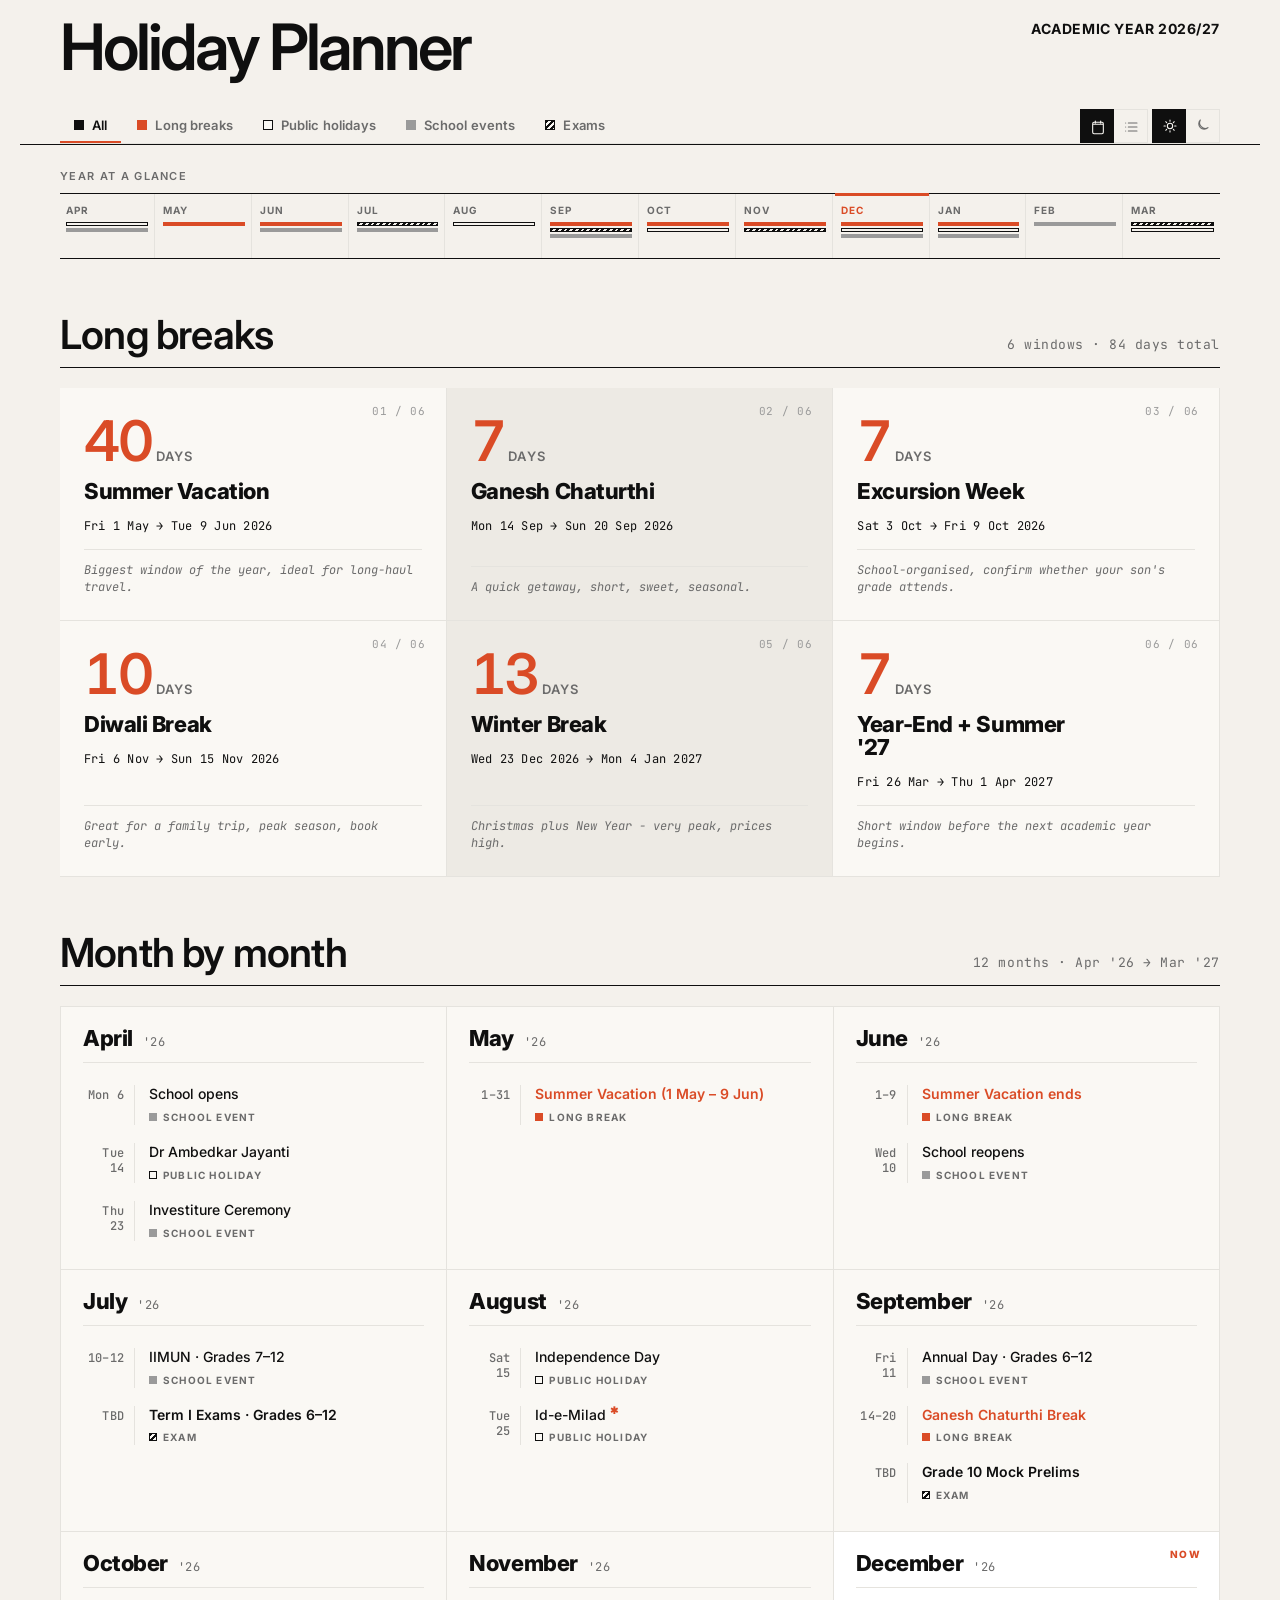
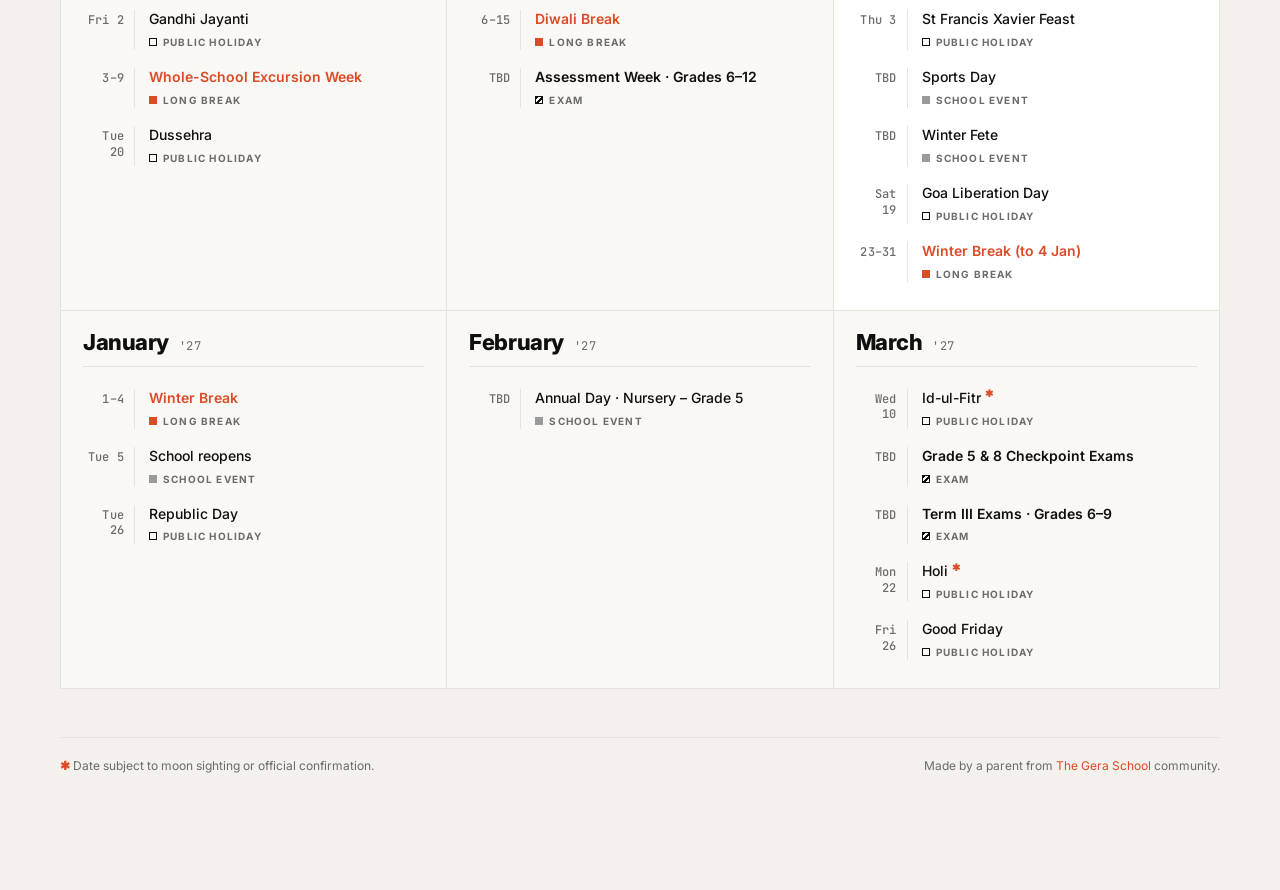
==== commit b4eb48ea: "Add responsive styling for tools section on mobile devices" ====
--- a/index.html
+++ b/index.html
@@ -371,6 +371,16 @@
 }
 
 .tools { display: inline-flex; gap: 4px; align-items: center; }
+@media (max-width: 980px) {
+  .tools {
+    flex-basis: 100%;
+    width: 100%;
+    display: flex;
+    justify-content: space-between;
+    gap: 0;
+    align-items: center;
+  }
+}
 .tool {
   width: 34px; height: 34px;
   display: inline-flex;
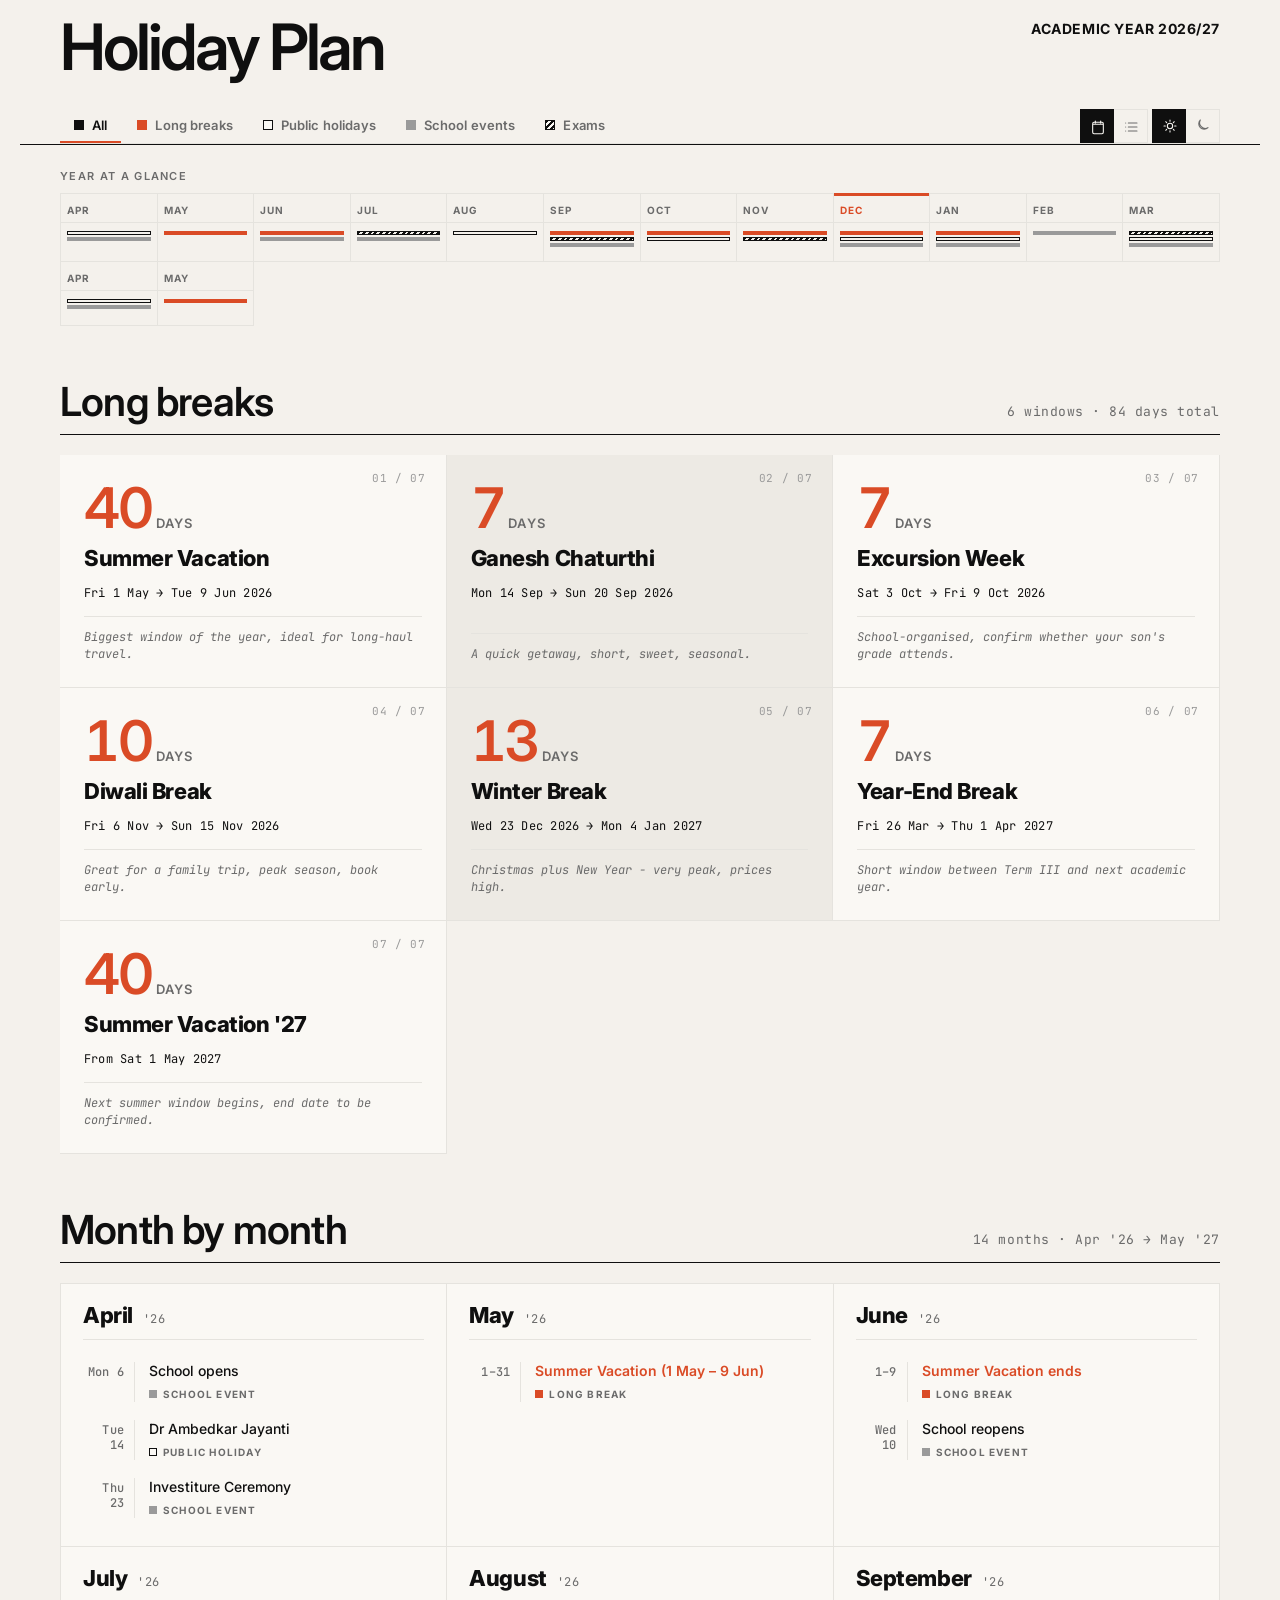
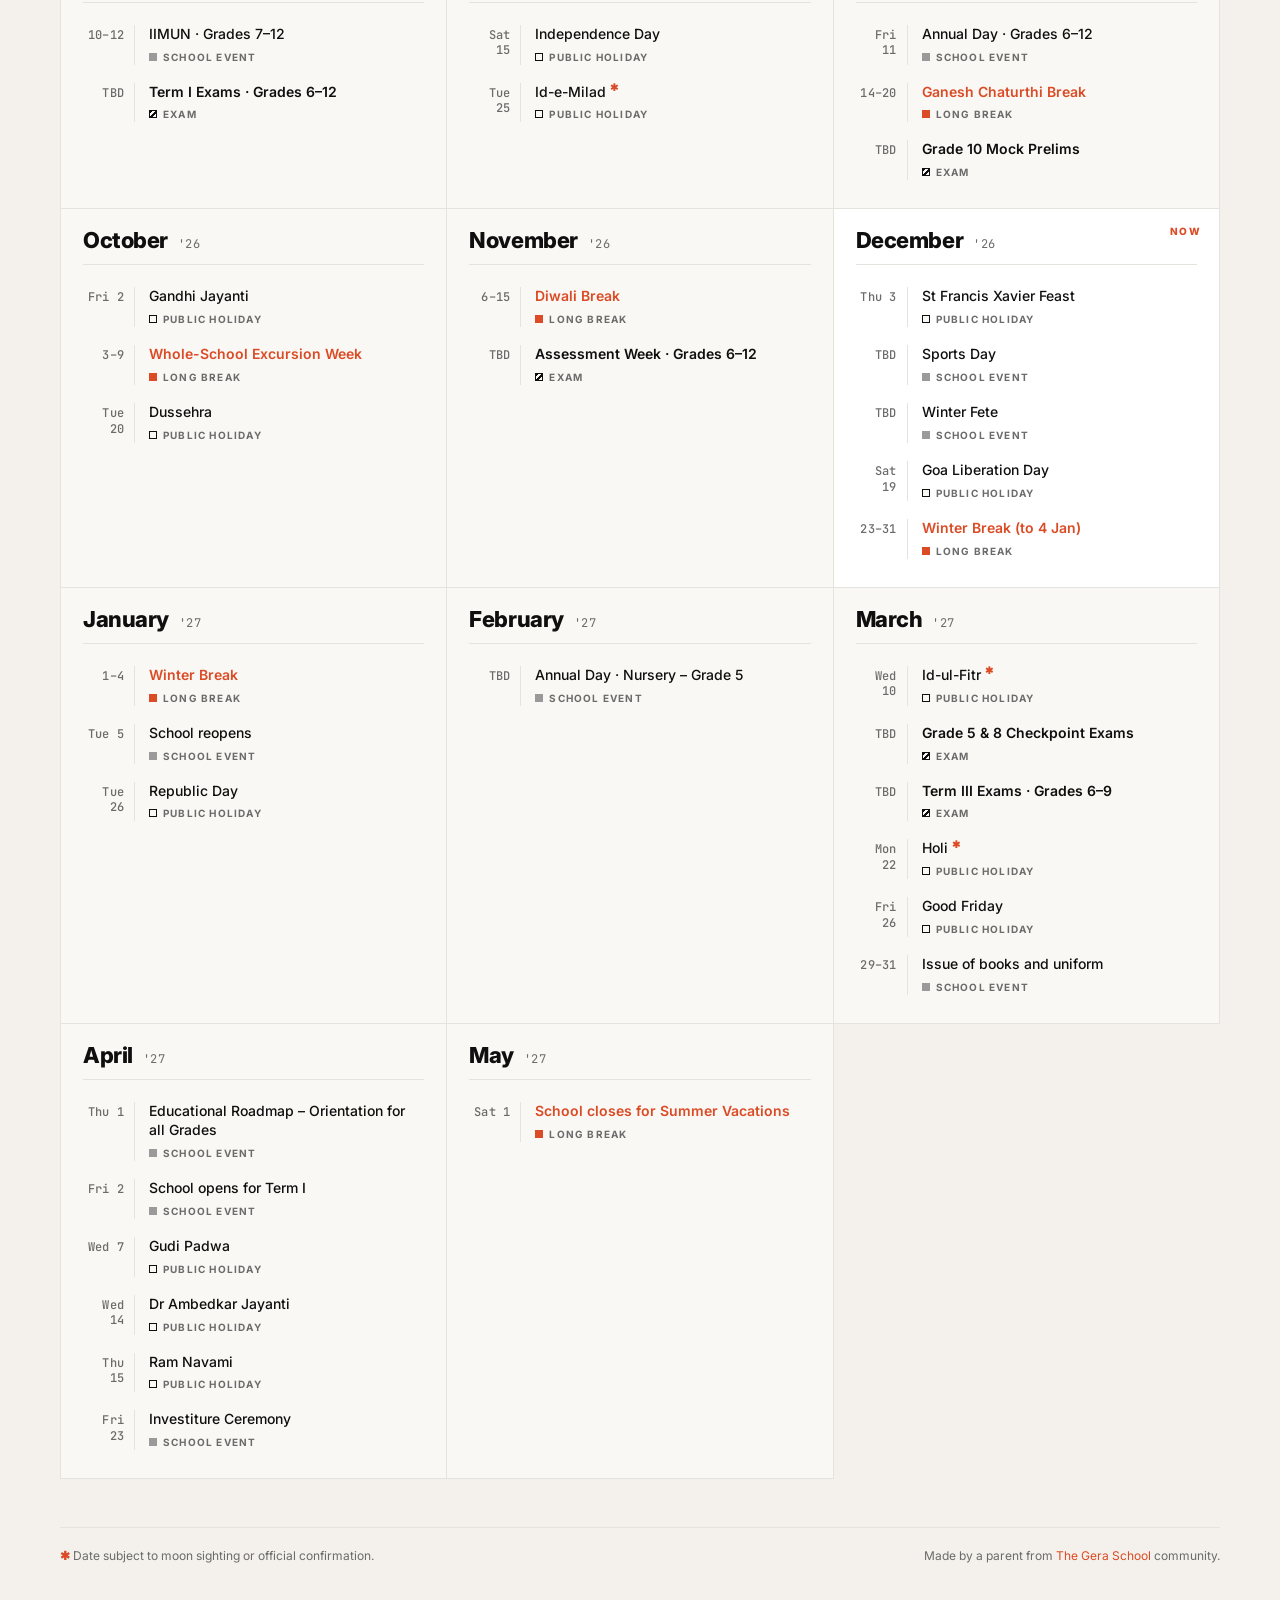
==== commit ed57f146: "Update holiday planner title and break details for 2026–27 Changed the title from "Holiday Planner" " ====
--- a/index.html
+++ b/index.html
@@ -14,7 +14,7 @@
 <meta name="viewport" content="width=device-width, initial-scale=1.0">
 <link rel="icon" href="favicon.png" type="image/png">
 <link rel="apple-touch-icon" href="favicon.png">
-<title>The Gera School · Holiday Planner 2026–27</title>
+<title>The Gera School · Holiday Plan 2026–27</title>
 <style>
 /* =========================================================================
    Paper Pencil Pixel - Colors & Type (inlined)
@@ -418,24 +418,29 @@
 .timeline-row {
   display: grid;
   grid-template-columns: repeat(12, minmax(0, 1fr));
-  gap: 2px;
-  border-top: 1px solid var(--ink);
-  border-bottom: 1px solid var(--ink);
+  gap: 0;
+  border: 1px solid var(--rule);
+  border-right: none;
+  border-bottom: none;
 }
 .tl-cell {
   padding: 10px 6px 12px;
   border-right: 1px solid var(--rule);
+  border-bottom: 1px solid var(--rule);
   position: relative;
   min-height: 64px;
 }
-.tl-cell:last-child { border-right: none; }
 .tl-month {
   font-size: 10px;
   font-weight: 700;
   letter-spacing: 0.1em;
   text-transform: uppercase;
   color: var(--ink-3);
-  margin-bottom: 6px;
+  padding-bottom: 6px;
+  margin: 0 -6px 8px;
+  padding-left: 6px;
+  padding-right: 6px;
+  border-bottom: 1px solid var(--rule);
 }
 .tl-cell.is-current .tl-month { color: var(--ppp-red); }
 .tl-cell.is-current::before {
@@ -459,7 +464,6 @@
 .tl-bar.event   { background: var(--ink-4); }
 
 @media (max-width: 640px) {
-  .timeline-row { gap: 1px; }
   .tl-cell { padding: 8px 2px 10px; min-height: 56px; }
   .tl-month { font-size: 9px; letter-spacing: 0.02em; }
 }
@@ -841,12 +845,12 @@
       <div class="mast-left">
         <div>
           <div class="mast-eyebrow"><span>The Gera School - Parent Handbook</span></div>
-          <h1 class="mast-title">Holiday Planner</h1>
+          <h1 class="mast-title">Holiday Plan</h1>
         </div>
       </div>
       <div class="mast-meta">
         <div class="year">Academic Year 2026/27</div>
-        <div class="sub"><span>Apr 2026 → Mar 2027</span></div>
+        <div class="sub"><span>Apr 2026 → May 2027</span></div>
       </div>
     </header>
 
@@ -902,46 +906,53 @@
 
     <div class="breaks" id="breaks-container">
       <article class="break-card" data-kind="break">
-        <div class="break-index">01 / 06</div>
+        <div class="break-index">01 / 07</div>
         <div class="break-duration"><span class="num">40</span><span class="unit">days</span></div>
         <h3 class="break-title">Summer Vacation</h3>
         <div class="break-dates">Fri 1 May → Tue 9 Jun 2026</div>
         <div class="break-note">Biggest window of the year, ideal for long-haul travel.</div>
       </article>
       <article class="break-card" data-kind="break">
-        <div class="break-index">02 / 06</div>
+        <div class="break-index">02 / 07</div>
         <div class="break-duration"><span class="num">7</span><span class="unit">days</span></div>
         <h3 class="break-title">Ganesh Chaturthi</h3>
         <div class="break-dates">Mon 14 Sep → Sun 20 Sep 2026</div>
         <div class="break-note">A quick getaway, short, sweet, seasonal.</div>
       </article>
       <article class="break-card" data-kind="break">
-        <div class="break-index">03 / 06</div>
+        <div class="break-index">03 / 07</div>
         <div class="break-duration"><span class="num">7</span><span class="unit">days</span></div>
         <h3 class="break-title">Excursion Week</h3>
         <div class="break-dates">Sat 3 Oct → Fri 9 Oct 2026</div>
         <div class="break-note">School-organised, confirm whether your son's grade attends.</div>
       </article>
       <article class="break-card" data-kind="break">
-        <div class="break-index">04 / 06</div>
+        <div class="break-index">04 / 07</div>
         <div class="break-duration"><span class="num">10</span><span class="unit">days</span></div>
         <h3 class="break-title">Diwali Break</h3>
         <div class="break-dates">Fri 6 Nov → Sun 15 Nov 2026</div>
         <div class="break-note">Great for a family trip, peak season, book early.</div>
       </article>
       <article class="break-card" data-kind="break">
-        <div class="break-index">05 / 06</div>
+        <div class="break-index">05 / 07</div>
         <div class="break-duration"><span class="num">13</span><span class="unit">days</span></div>
         <h3 class="break-title">Winter Break</h3>
         <div class="break-dates">Wed 23 Dec 2026 → Mon 4 Jan 2027</div>
         <div class="break-note">Christmas plus New Year - very peak, prices high.</div>
       </article>
       <article class="break-card" data-kind="break">
-        <div class="break-index">06 / 06</div>
+        <div class="break-index">06 / 07</div>
         <div class="break-duration"><span class="num">7</span><span class="unit">days</span></div>
-        <h3 class="break-title">Year-End + Summer '27</h3>
+        <h3 class="break-title">Year-End Break</h3>
         <div class="break-dates">Fri 26 Mar → Thu 1 Apr 2027</div>
-        <div class="break-note">Short window before the next academic year begins.</div>
+        <div class="break-note">Short window between Term III and next academic year.</div>
+      </article>
+      <article class="break-card" data-kind="break">
+        <div class="break-index">07 / 07</div>
+        <div class="break-duration"><span class="num">40</span><span class="unit">days</span></div>
+        <h3 class="break-title">Summer Vacation '27</h3>
+        <div class="break-dates">From Sat 1 May 2027</div>
+        <div class="break-note">Next summer window begins, end date to be confirmed.</div>
       </article>
     </div>
 
@@ -1071,6 +1082,18 @@
       { kind: 'exam',    date: 'TBD',    title: 'Term III Exams · Grades 6–9' },
       { kind: 'holiday', date: 'Mon 22', title: 'Holi✱' },
       { kind: 'holiday', date: 'Fri 26', title: 'Good Friday' },
+      { kind: 'event',   date: '29–31',  title: 'Issue of books and uniform' },
+    ]},
+    { m: 'April',     y: 2027, events: [
+      { kind: 'event',   date: 'Thu 1',  title: 'Educational Roadmap – Orientation for all Grades' },
+      { kind: 'event',   date: 'Fri 2',  title: 'School opens for Term I' },
+      { kind: 'holiday', date: 'Wed 7',  title: 'Gudi Padwa' },
+      { kind: 'holiday', date: 'Wed 14', title: 'Dr Ambedkar Jayanti' },
+      { kind: 'holiday', date: 'Thu 15', title: 'Ram Navami' },
+      { kind: 'event',   date: 'Fri 23', title: 'Investiture Ceremony' },
+    ]},
+    { m: 'May',       y: 2027, events: [
+      { kind: 'break',   date: 'Sat 1',  title: 'School closes for Summer Vacations' },
     ]},
   ];
 
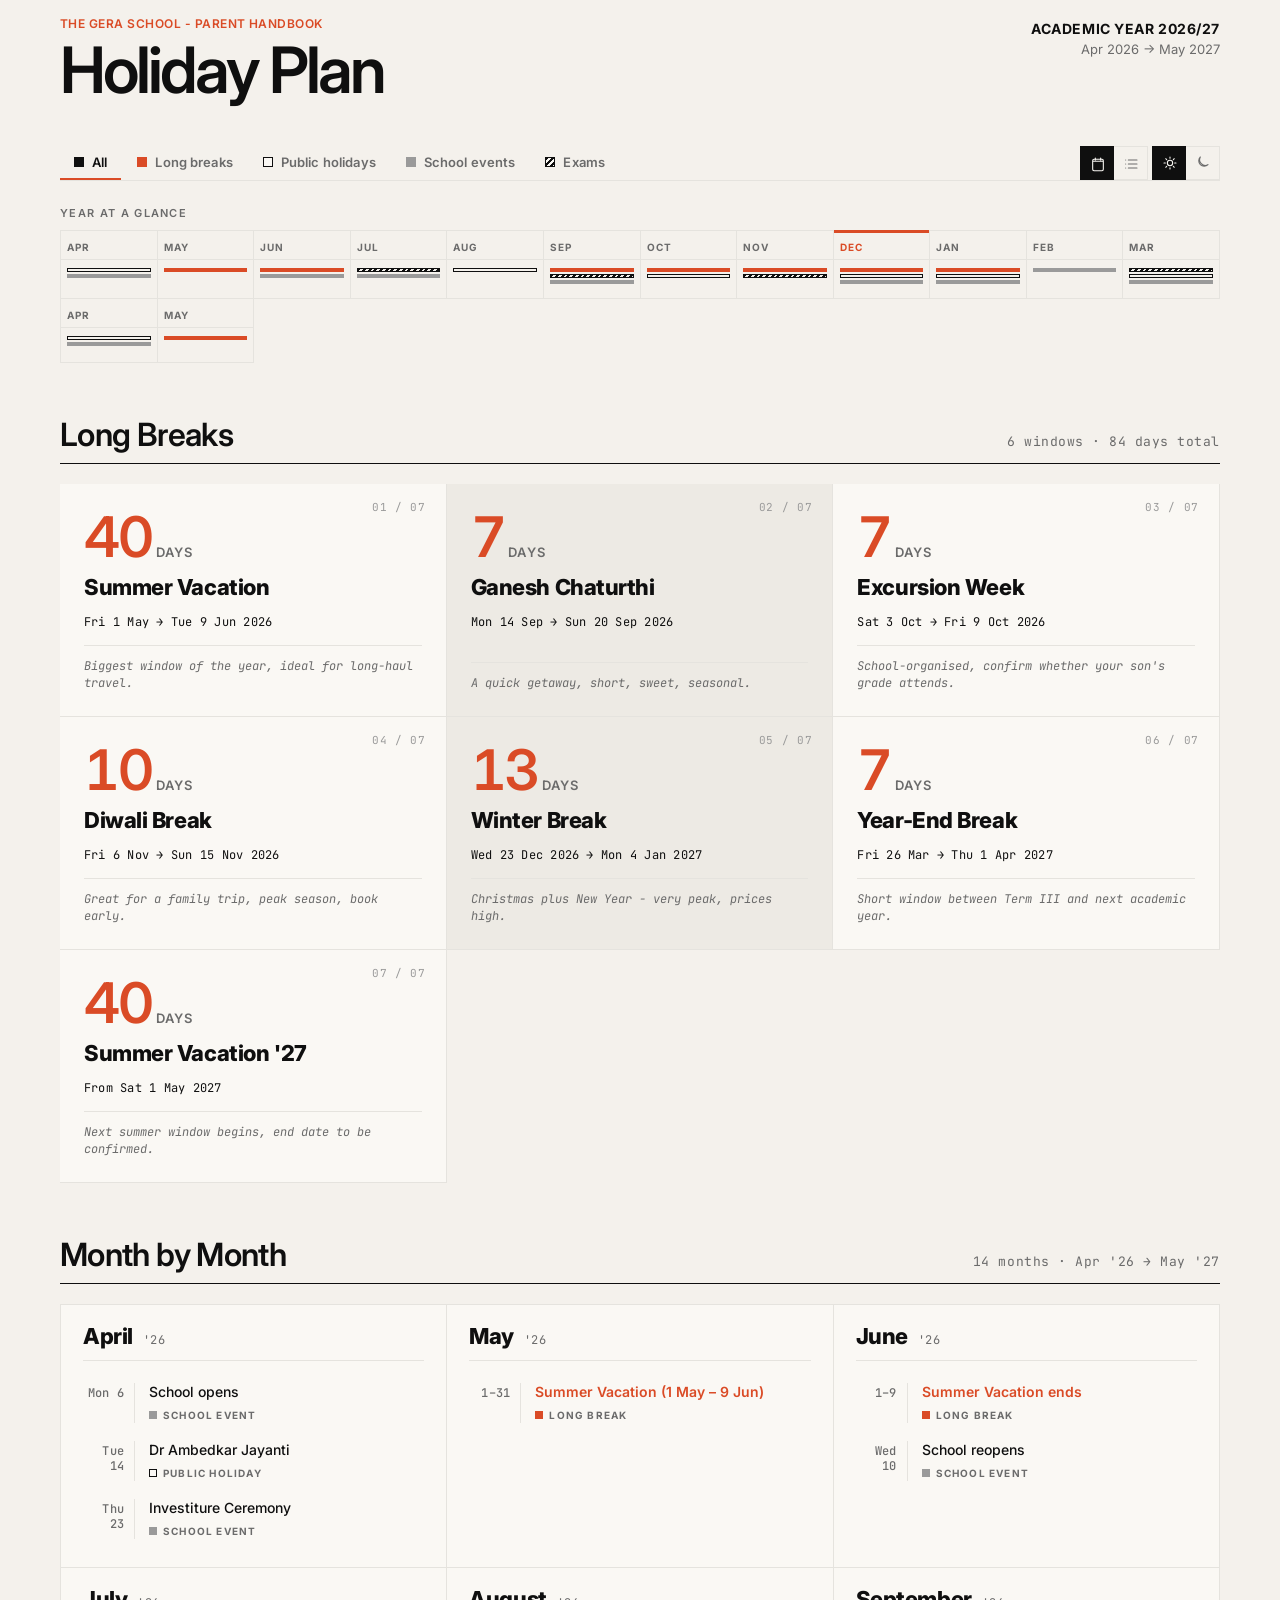
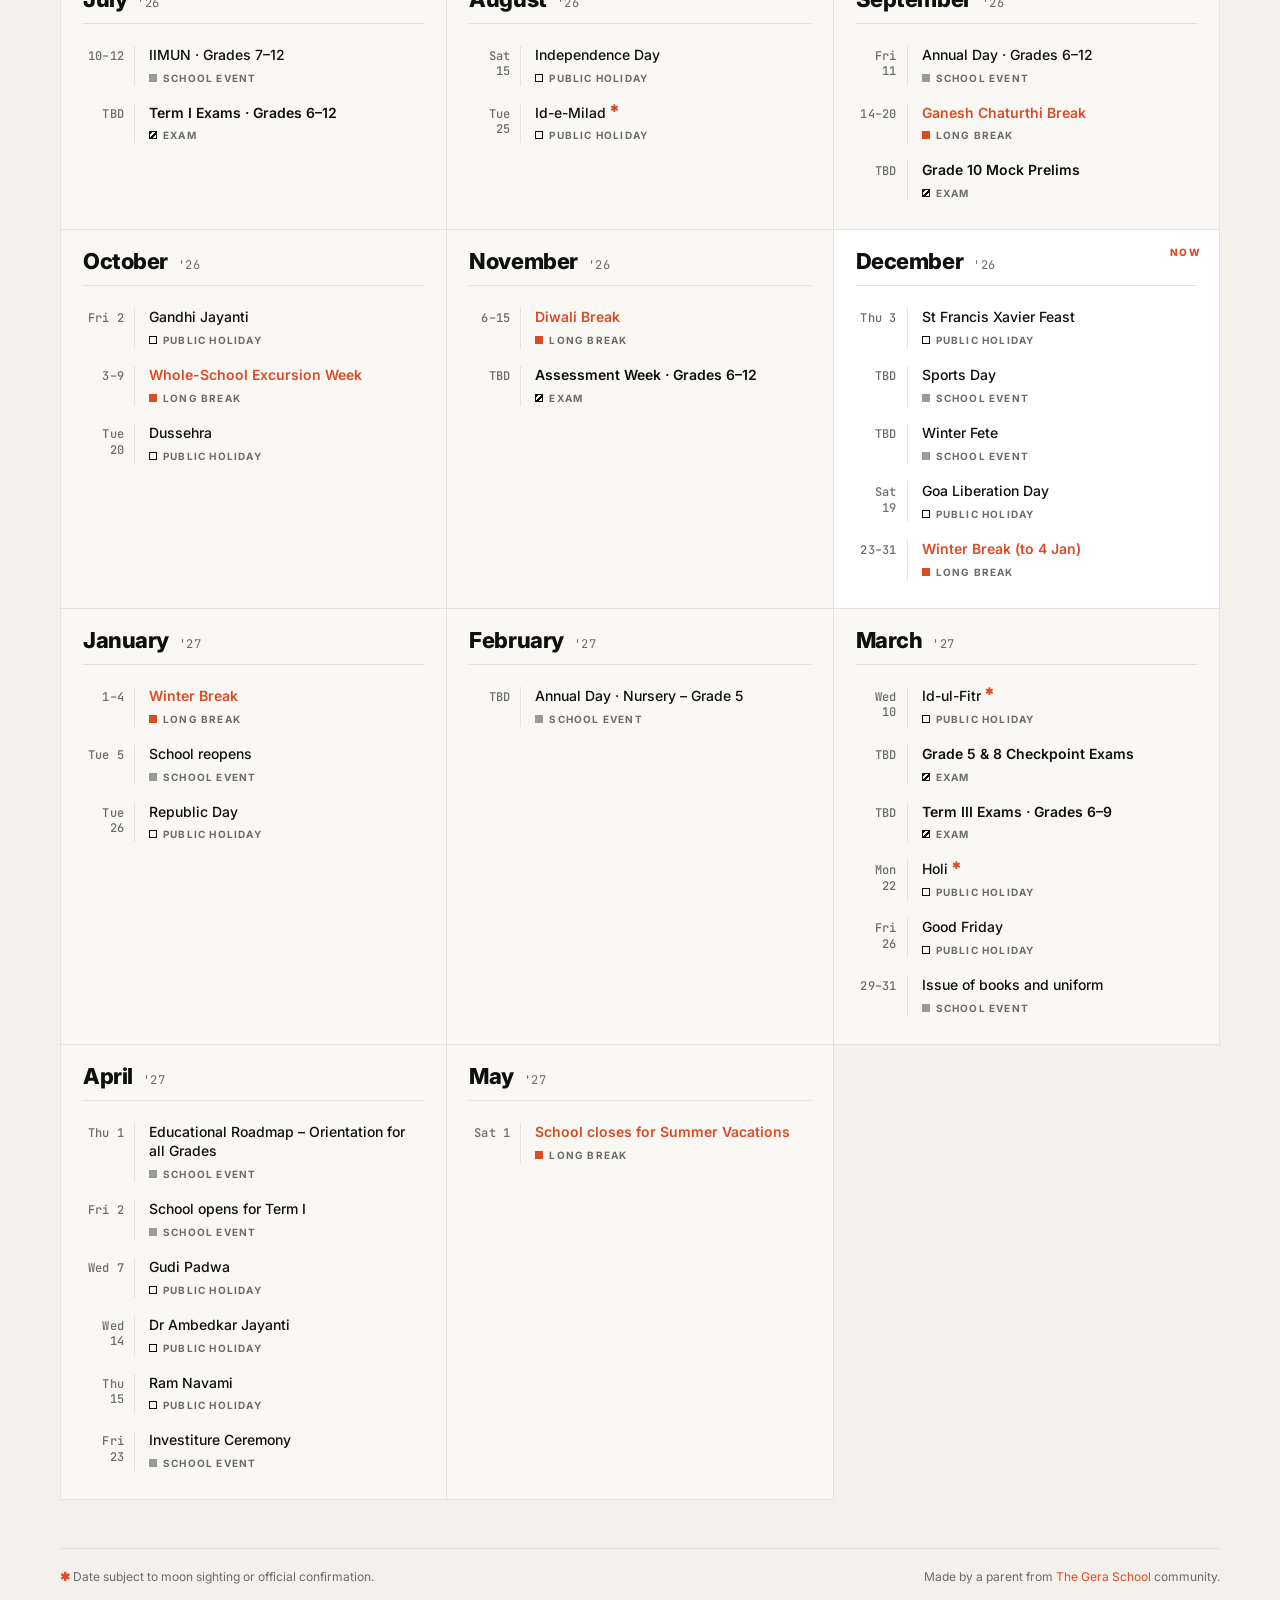
==== commit e9eb102b: "Update section headings for consistency in capitalization and adjust font size for improved readabil" ====
--- a/index.html
+++ b/index.html
@@ -481,7 +481,7 @@
 }
 .section-head h2 {
   margin: 0;
-  font-size: clamp(28px, 3.4vw, 40px);
+  font-size: clamp(28px, 3.4vw, 32px);
   font-weight: 600;
   letter-spacing: -0.02em;
   line-height: 1;
@@ -900,7 +900,7 @@
   <section id="calendar-view" aria-label="Calendar view">
 
     <div class="section-head" id="breaks-head">
-      <h2>Long breaks</h2>
+      <h2>Long Breaks</h2>
       <div class="count" id="breaks-count"></div>
     </div>
 
@@ -957,7 +957,7 @@
     </div>
 
     <div class="section-head">
-      <h2>Month by month</h2>
+      <h2>Month by Month</h2>
       <div class="count" id="months-count"></div>
     </div>
 
@@ -969,7 +969,7 @@
   <!-- List view -->
   <section id="list-view" class="hidden" aria-label="List view">
     <div class="section-head">
-      <h2>Chronological list</h2>
+      <h2>Chronological List</h2>
       <div class="count" id="list-count"></div>
     </div>
     <div class="list-view" id="list-container">
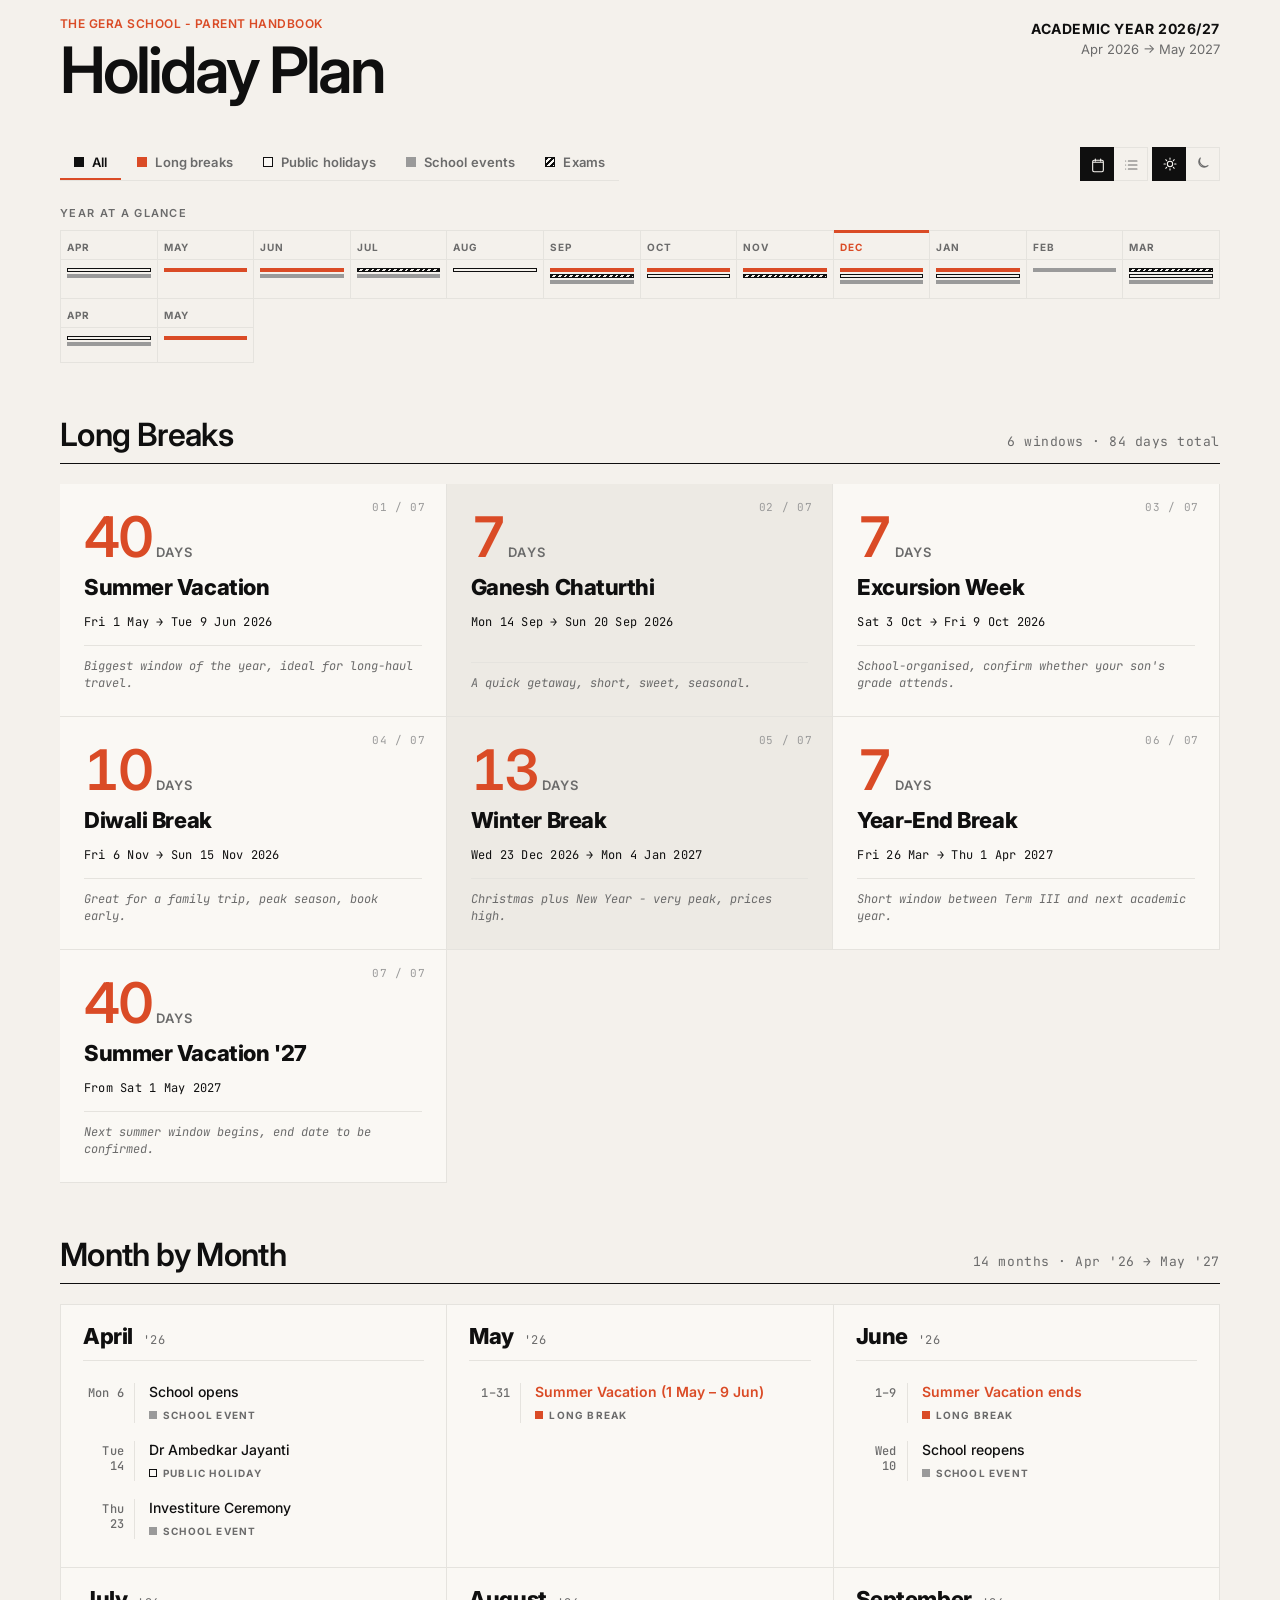
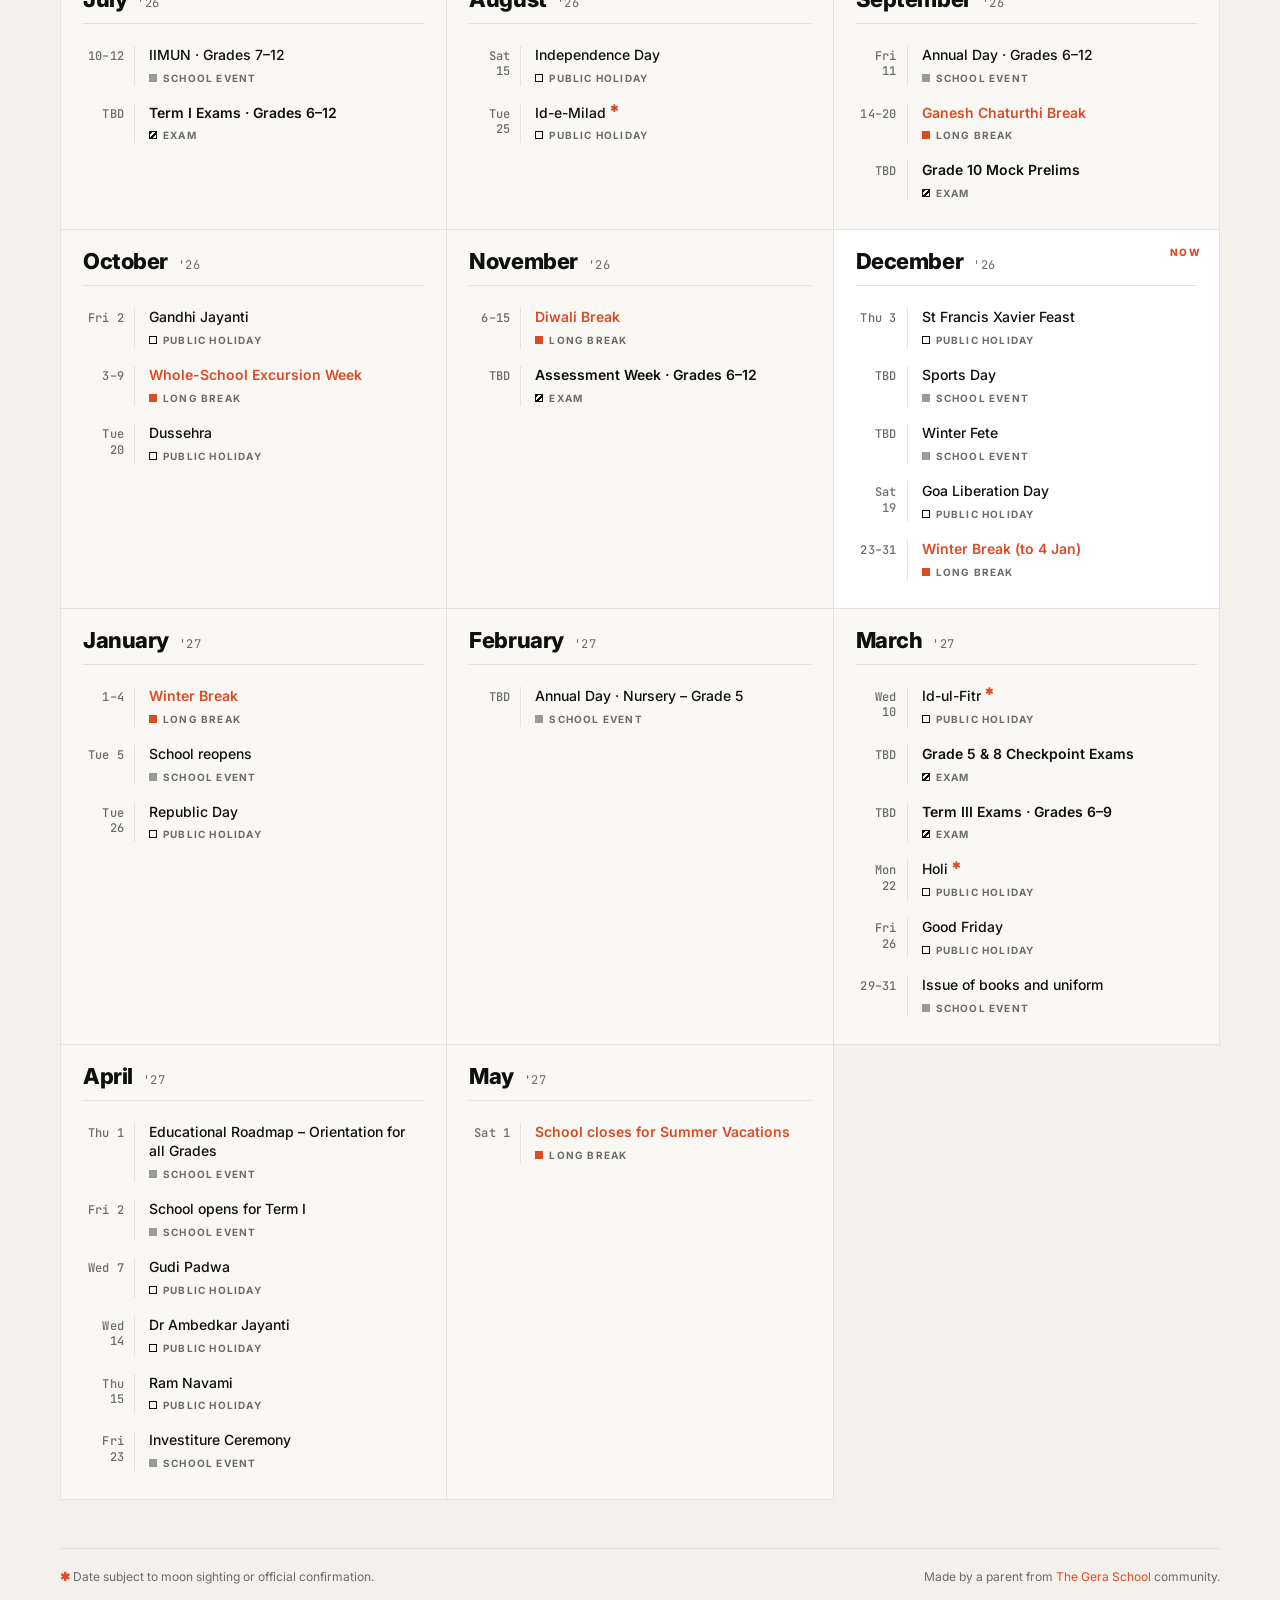
==== commit 7a164264: "filter unit borders" ====
--- a/index.html
+++ b/index.html
@@ -307,11 +307,10 @@
    ========================================================================= */
 .toolbar {
   display: flex;
-  align-items: center;
+  align-items: flex-end;
   justify-content: space-between;
   gap: 16px;
   padding: 20px 0 0;
-  border-bottom: 1px solid var(--rule);
   flex-wrap: wrap;
 }
 .filters {
@@ -321,6 +320,7 @@
   overflow-x: auto;
   scrollbar-width: none;
   position: relative;
+  border-bottom: 1px solid var(--rule);
 }
 .filter-indicator {
   position: absolute;
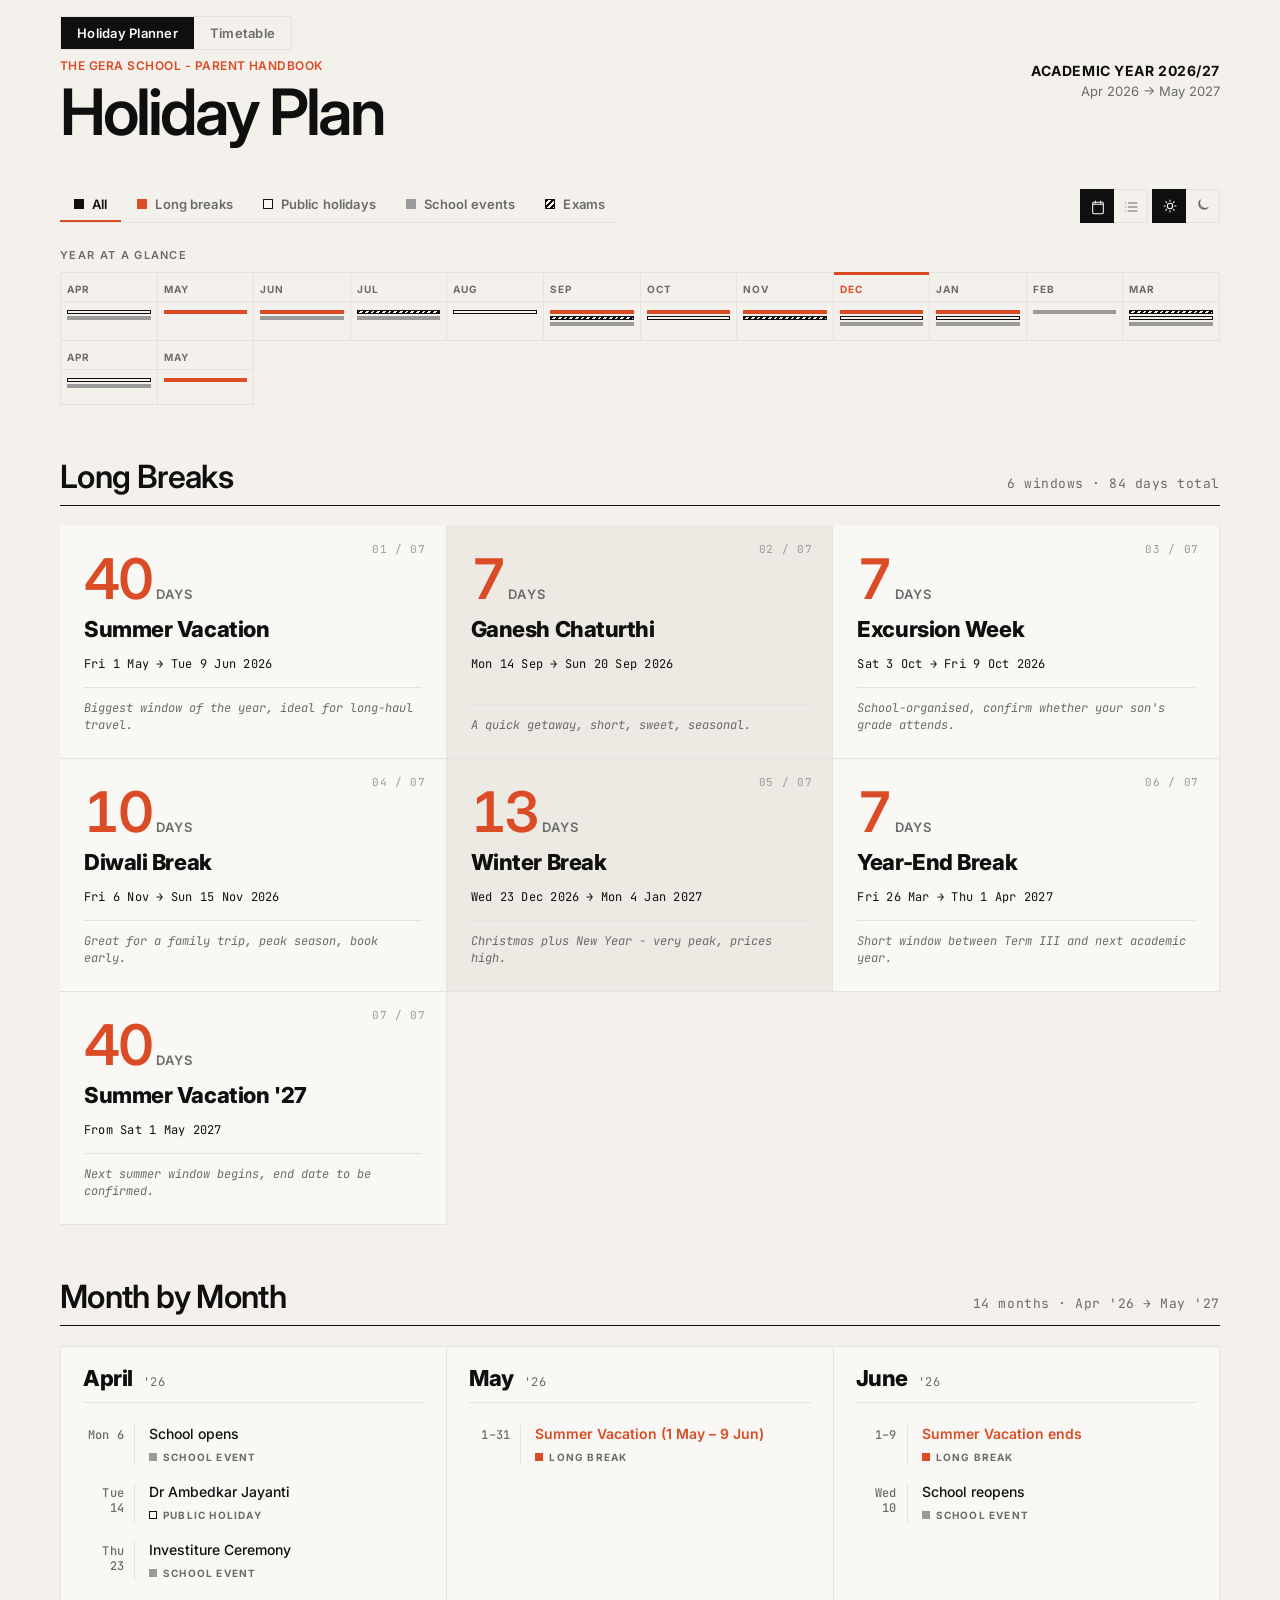
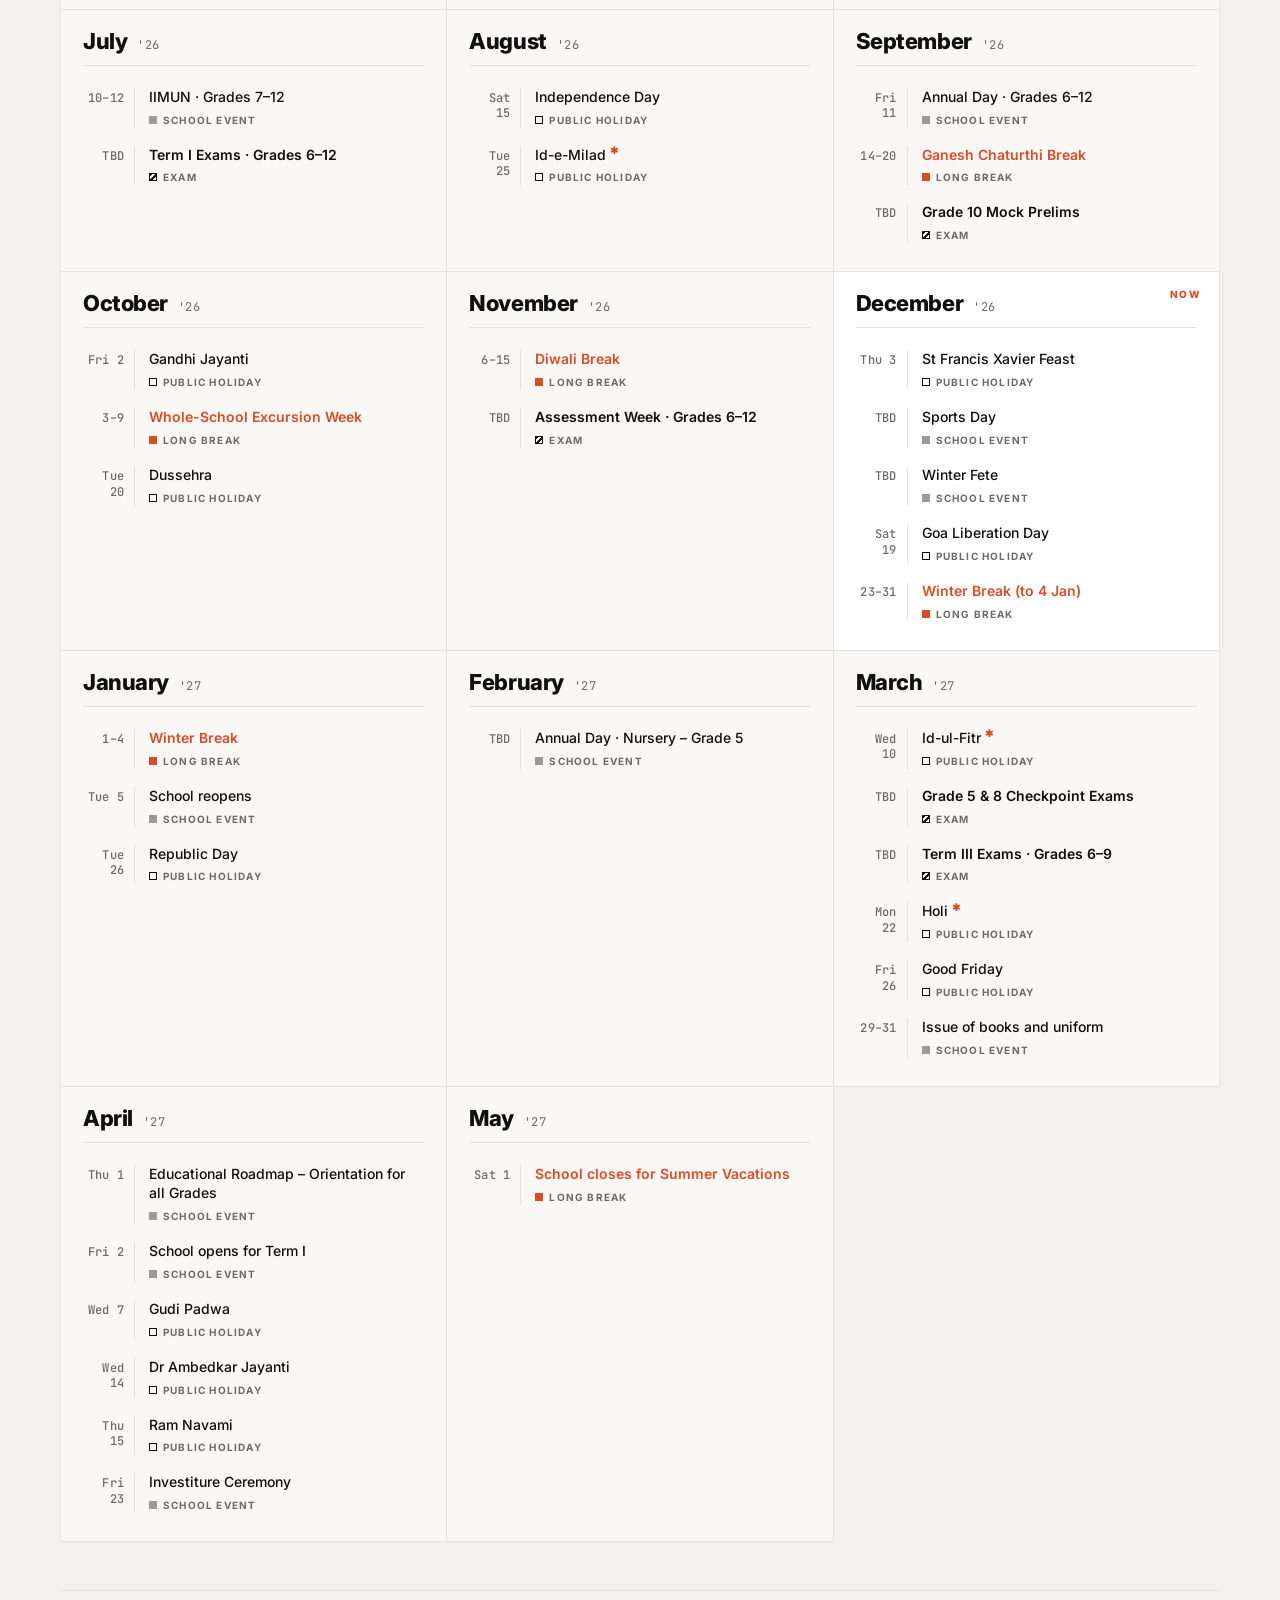
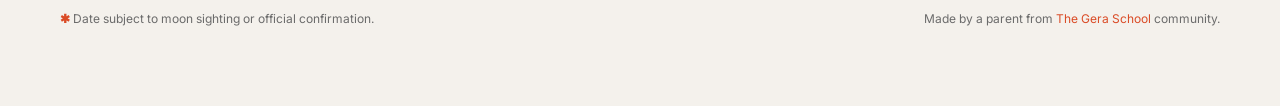
==== commit e60eea81: "Add Timetable page with shared assets and page navigation. Split timetable into its own page with sh" ====
--- a/index.html
+++ b/index.html
@@ -103,6 +103,34 @@
 a:focus-visible {
   outline: 2px solid var(--accent);
   outline-offset: 2px;
+}
+
+/* =========================================================================
+   Page switch (Holiday Planner / Timetable) — segmented toggle
+   ========================================================================= */
+.page-switch {
+  display: inline-flex;
+  margin: 0 0 8px;
+  border: 1px solid var(--rule);
+  background: transparent;
+}
+.page-switch a {
+  background: none;
+  background-image: none;
+  padding: 8px 16px;
+  font-size: 13px;
+  font-weight: 600;
+  letter-spacing: 0.02em;
+  white-space: nowrap;
+  color: var(--ink-3);
+  text-decoration: none;
+  transition: color var(--dur-fast) var(--ease-out), background var(--dur-fast) var(--ease-out);
+}
+.page-switch a:hover { color: var(--ink); background-image: none; }
+.page-switch a.active,
+.page-switch a[aria-current="page"] {
+  color: var(--bone);
+  background: var(--ink);
 }
 
 /* =========================================================================
@@ -841,6 +869,11 @@
 <div class="shell">
 
   <div class="stickybar" id="stickybar">
+    <nav class="page-switch" aria-label="Page sections">
+      <a href="index.html" data-nav="holiday-planner" aria-current="page">Holiday Planner</a>
+      <a href="timetable.html" data-nav="timetable">Timetable</a>
+    </nav>
+
     <header class="masthead">
       <div class="mast-left">
         <div>
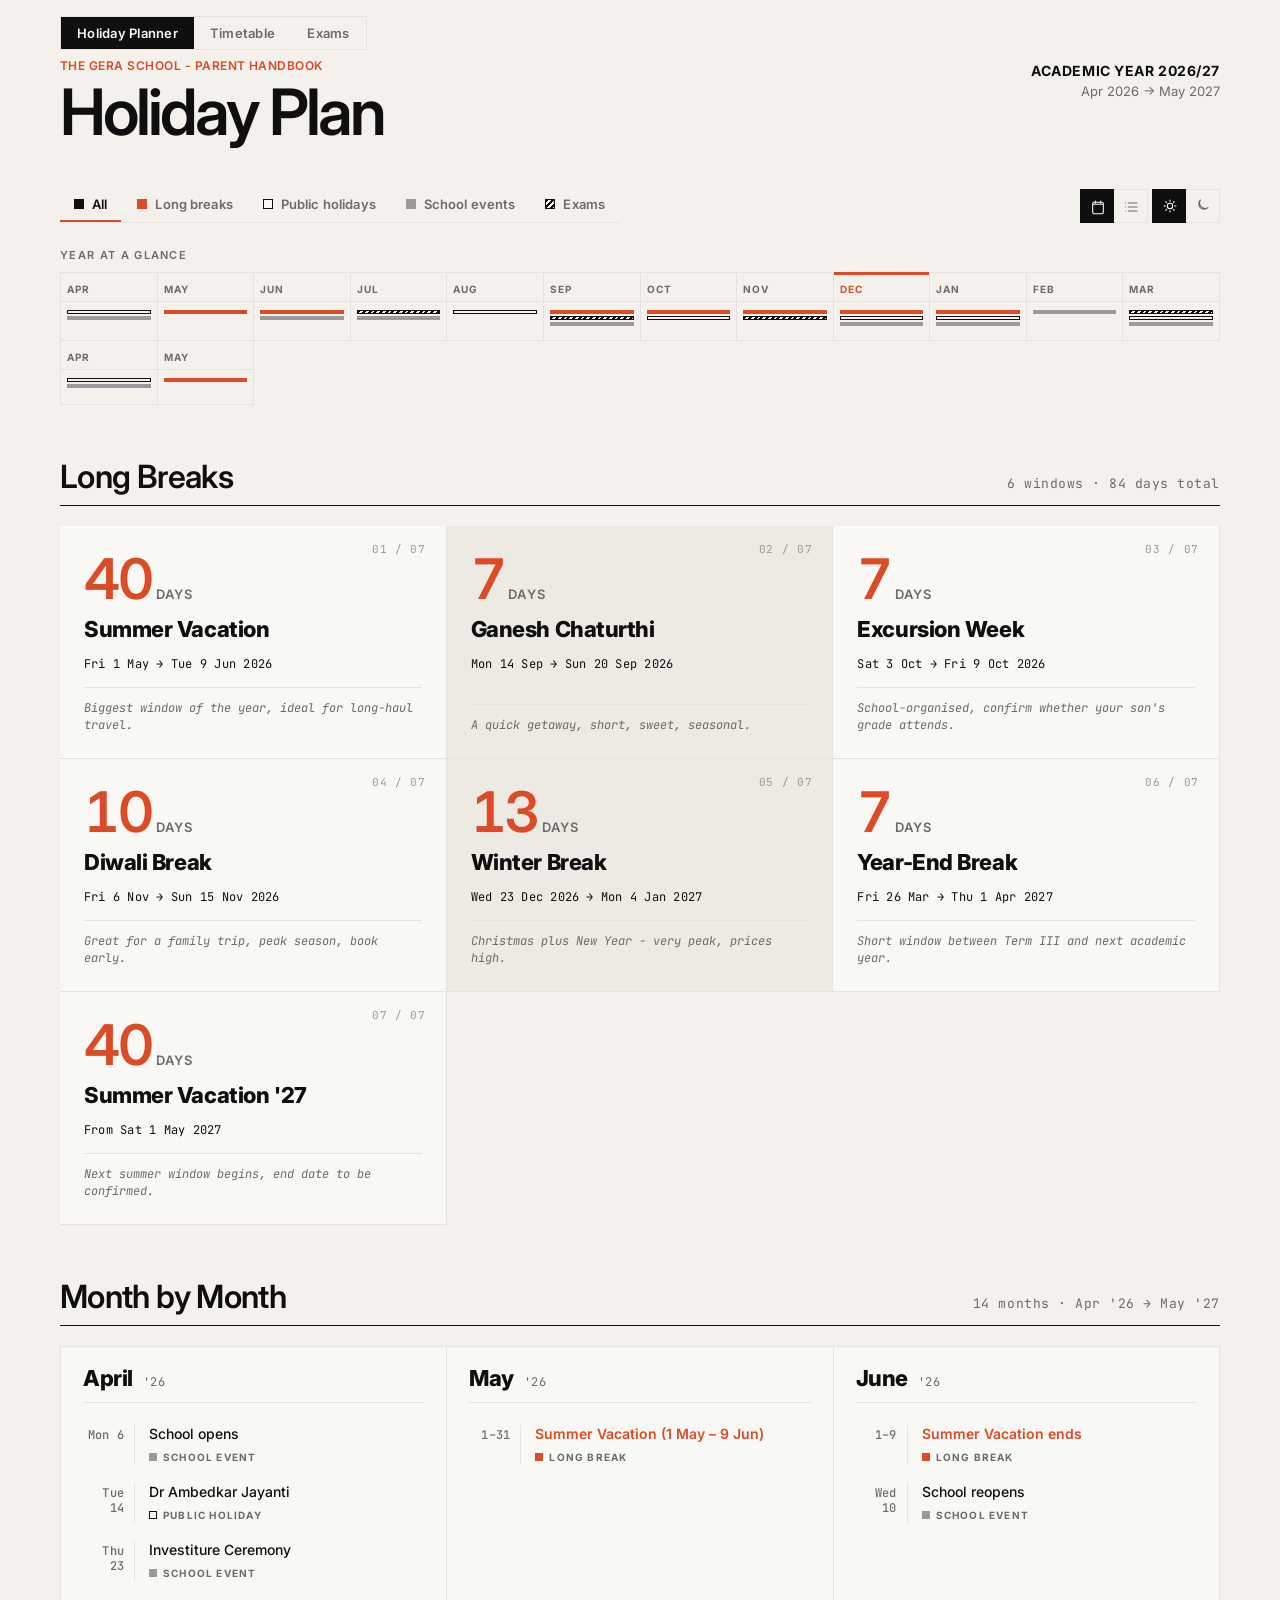
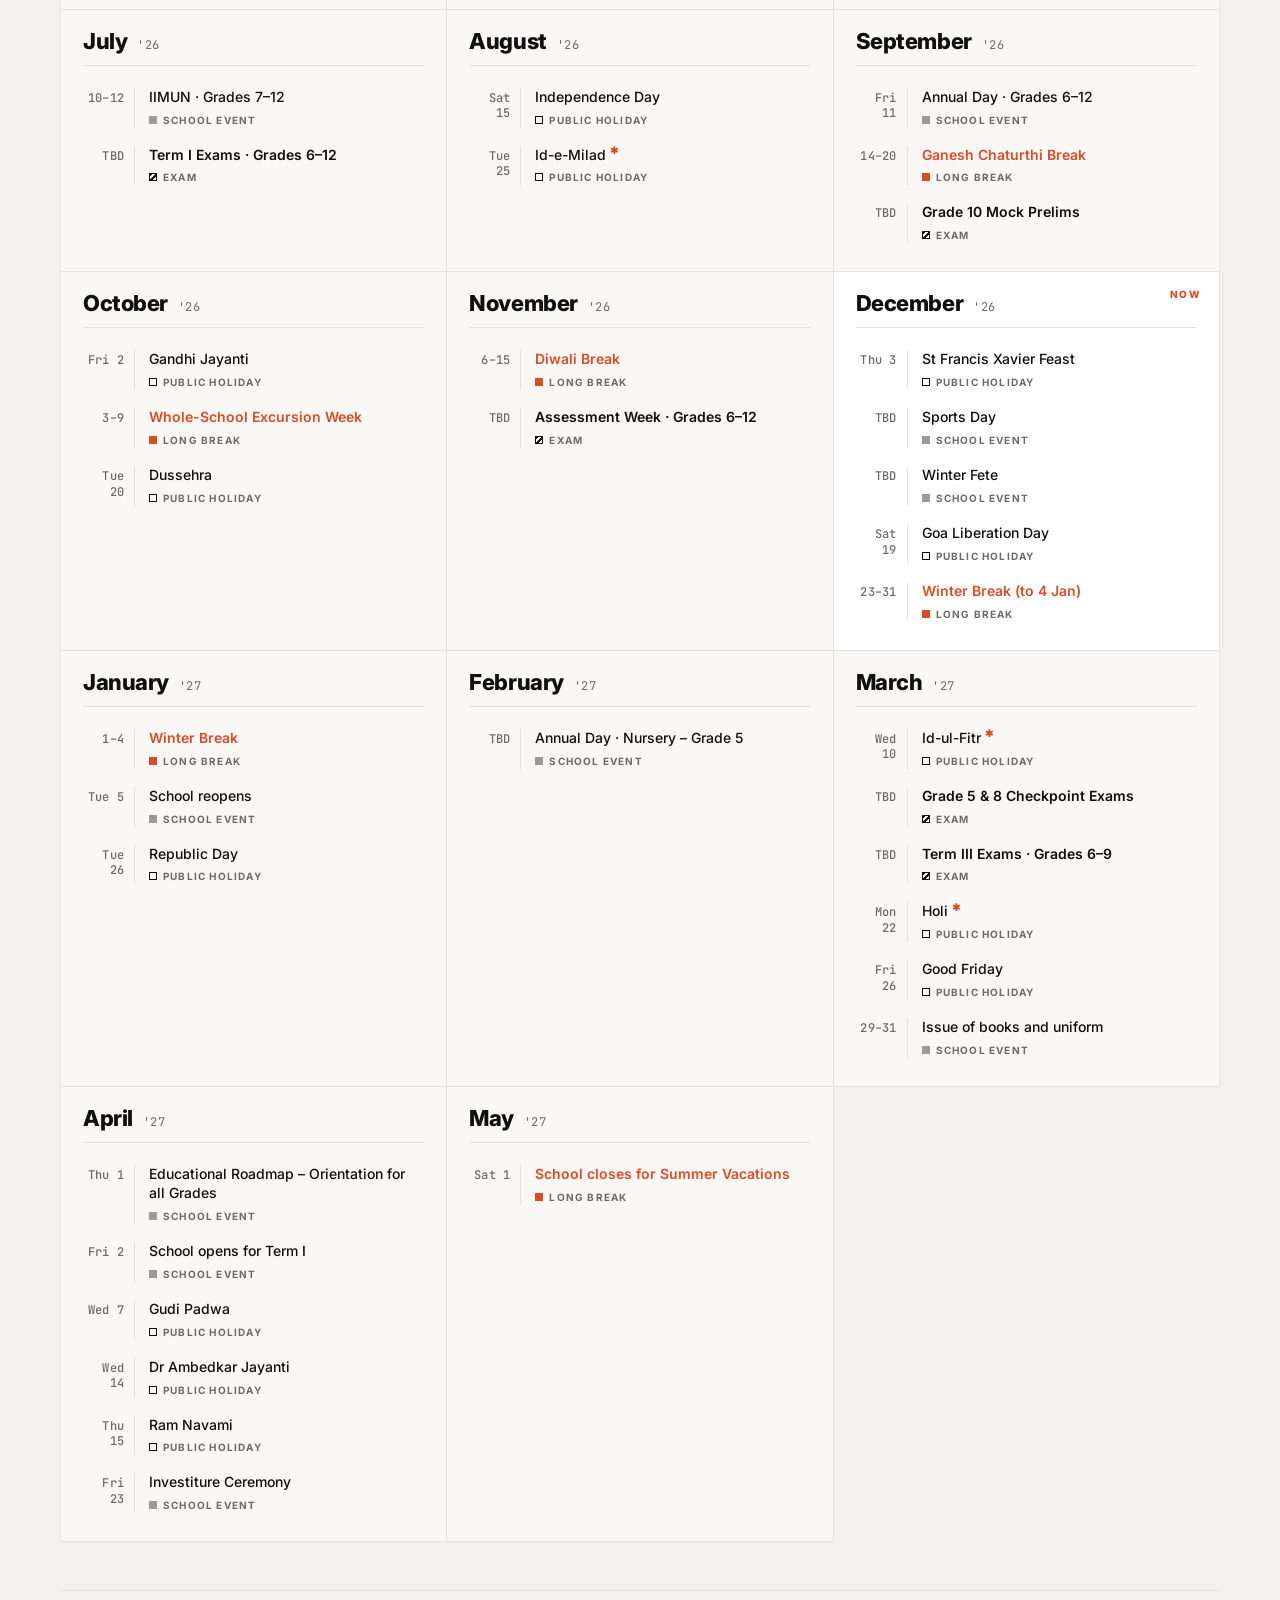
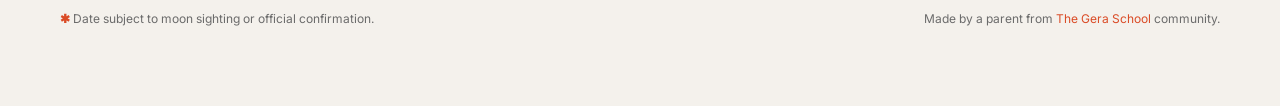
==== commit acc87ba3: "Add password-protected Grade 6 exam schedule page Add an Exams page (exams.html) with the school's r" ====
--- a/index.html
+++ b/index.html
@@ -872,6 +872,7 @@
     <nav class="page-switch" aria-label="Page sections">
       <a href="index.html" data-nav="holiday-planner" aria-current="page">Holiday Planner</a>
       <a href="timetable.html" data-nav="timetable">Timetable</a>
+      <a href="exams.html" data-nav="exams">Exams</a>
     </nav>
 
     <header class="masthead">
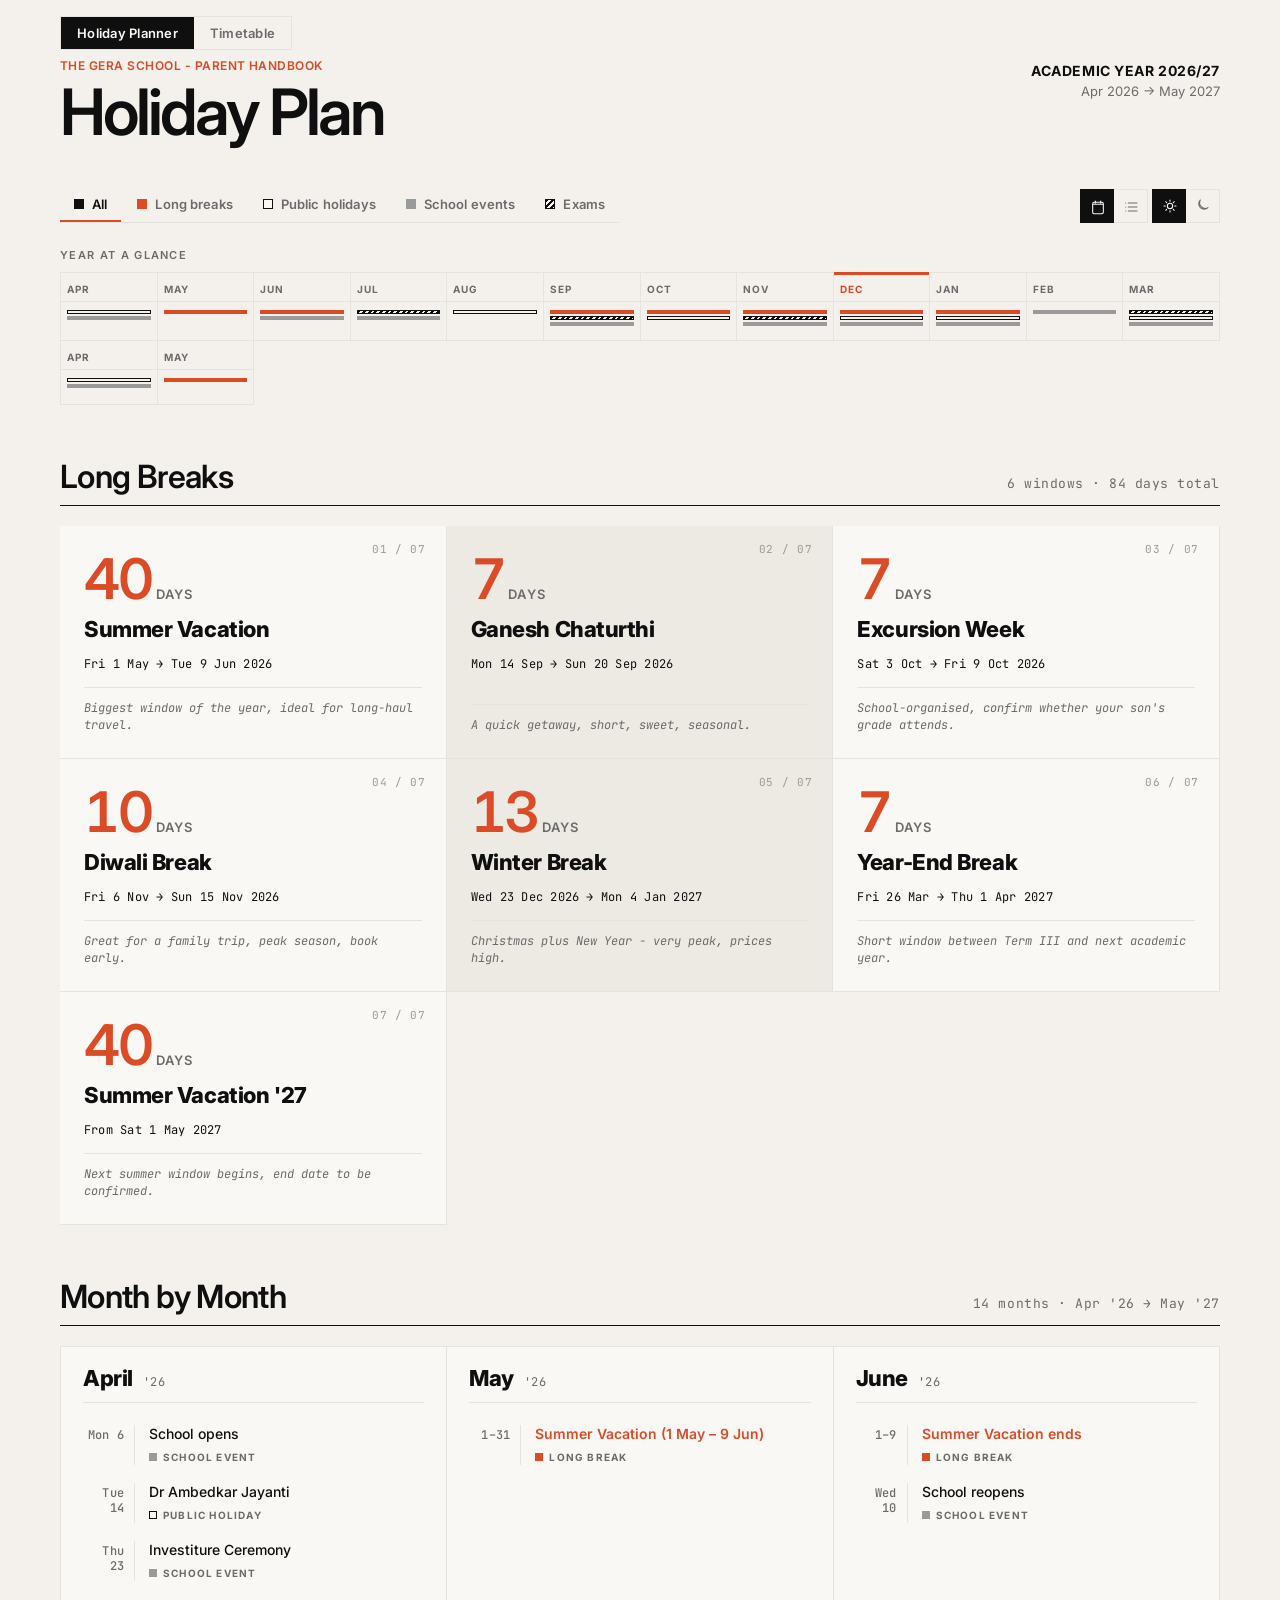
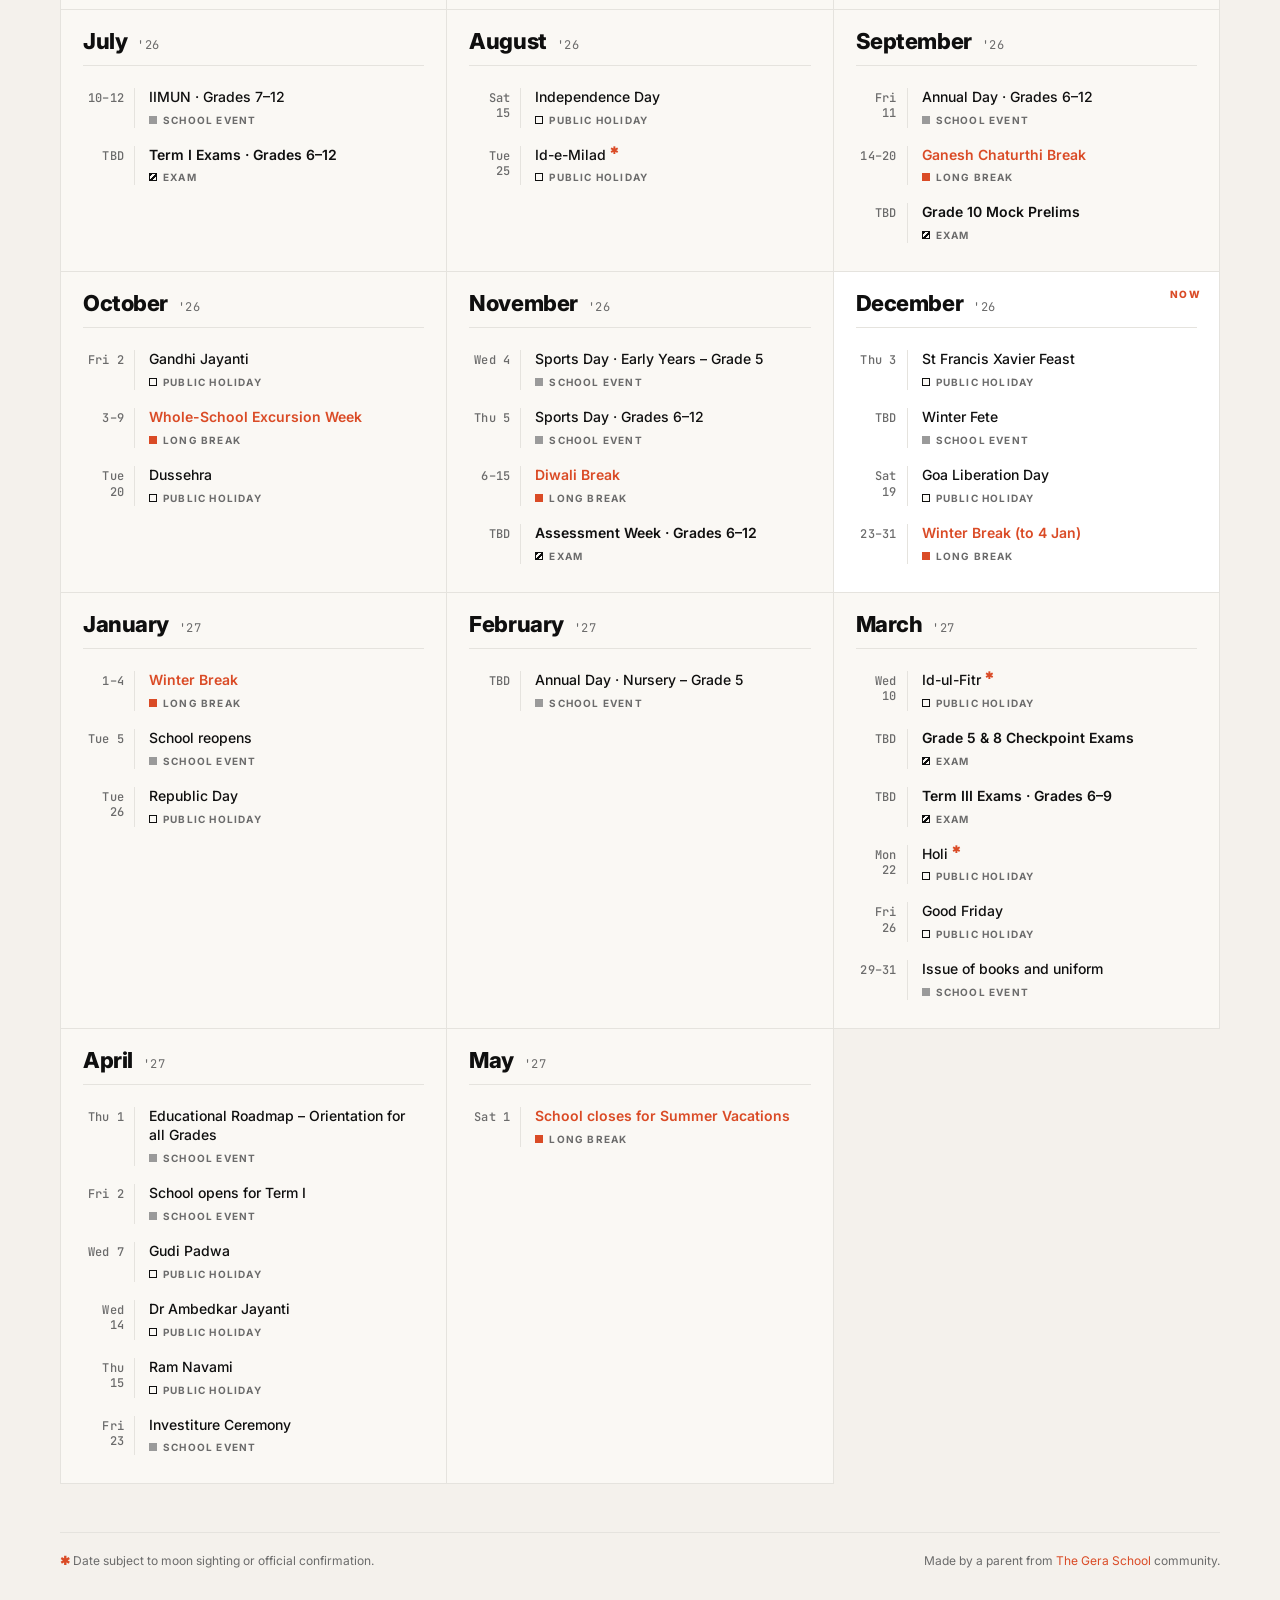
==== commit 2a6a16aa: "Update timetable for Sports Day practice; add Sports Day dates; hide Exams tab - Re-transcribe all 2" ====
--- a/index.html
+++ b/index.html
@@ -872,7 +872,8 @@
     <nav class="page-switch" aria-label="Page sections">
       <a href="index.html" data-nav="holiday-planner" aria-current="page">Holiday Planner</a>
       <a href="timetable.html" data-nav="timetable">Timetable</a>
-      <a href="exams.html" data-nav="exams">Exams</a>
+      <!-- Exams tab hidden — Term I exams over; restore for next term's exams.
+      <a href="exams.html" data-nav="exams">Exams</a> -->
     </nav>
 
     <header class="masthead">
@@ -1092,12 +1093,13 @@
       { kind: 'holiday', date: 'Tue 20', title: 'Dussehra' },
     ]},
     { m: 'November',  y: 2026, events: [
+      { kind: 'event',   date: 'Wed 4',  title: 'Sports Day · Early Years – Grade 5' },
+      { kind: 'event',   date: 'Thu 5',  title: 'Sports Day · Grades 6–12' },
       { kind: 'break',   date: '6–15',   title: 'Diwali Break' },
       { kind: 'exam',    date: 'TBD',    title: 'Assessment Week · Grades 6–12' },
     ]},
     { m: 'December',  y: 2026, events: [
       { kind: 'holiday', date: 'Thu 3',  title: 'St Francis Xavier Feast' },
-      { kind: 'event',   date: 'TBD',    title: 'Sports Day' },
       { kind: 'event',   date: 'TBD',    title: 'Winter Fete' },
       { kind: 'holiday', date: 'Sat 19', title: 'Goa Liberation Day' },
       { kind: 'break',   date: '23–31',  title: 'Winter Break (to 4 Jan)' },
